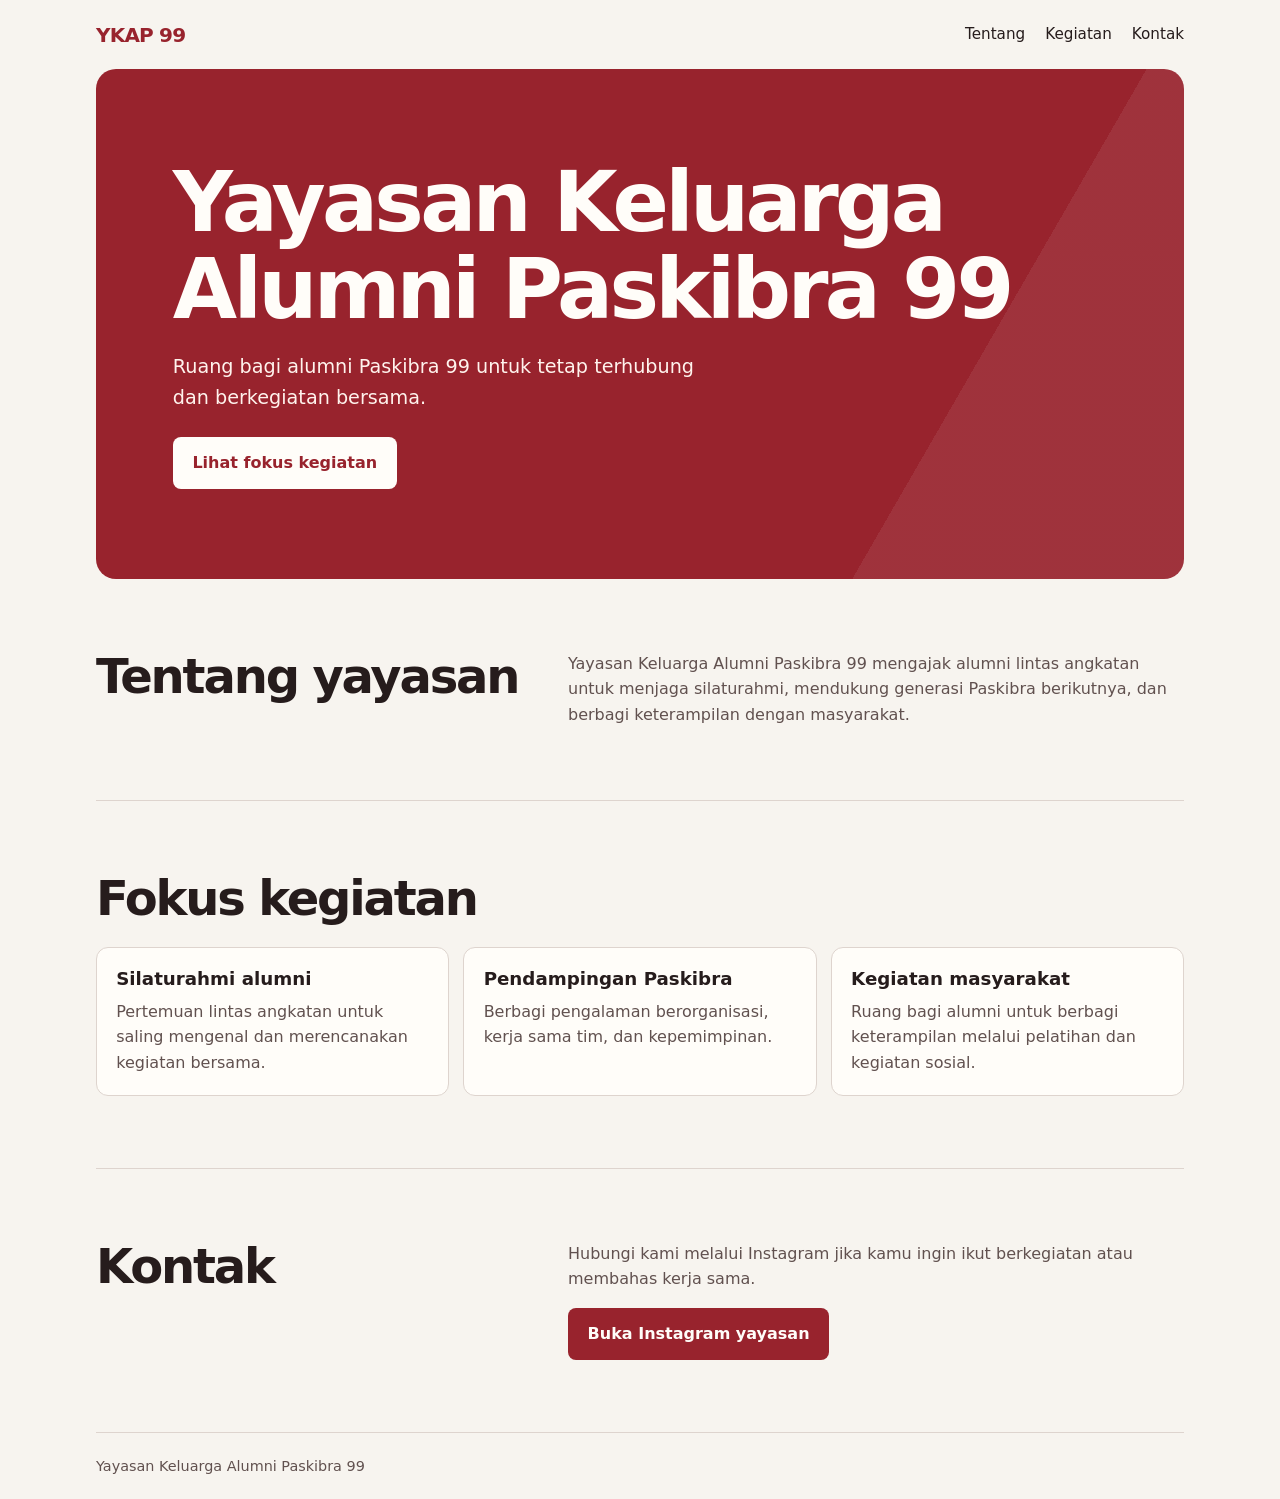
==== index.html @ a18475f3 "Add files via upload" ====
<!doctype html>
<html lang="id">
<head>
  <meta charset="utf-8">
  <meta name="viewport" content="width=device-width, initial-scale=1">
  <meta name="description" content="Kenali Yayasan Keluarga Alumni Paskibra 99 dan cara terhubung dengan komunitas alumni.">
  <meta name="theme-color" content="#f7f4ef">
  <title>Yayasan Keluarga Alumni Paskibra 99</title>

  <!-- Ubah nilai warna di :root untuk menyesuaikan tampilan dengan identitas yayasan. -->
  <style>
    :root {
      --paper: #f7f4ef;
      --white: #fffdf9;
      --ink: #261c1c;
      --muted: #61514f;
      --red: #98232d;
      --line: #ded4ce;
    }

    * { box-sizing: border-box; }

    body {
      margin: 0;
      background: var(--paper);
      color: var(--ink);
      font-family: Inter, system-ui, sans-serif;
      line-height: 1.6;
    }

    h1, h2, h3, p { margin: 0; }
    a { color: inherit; }
    a:focus-visible { outline: 3px solid currentColor; outline-offset: 4px; }

    .container {
      width: min(100% - 2.5rem, 68rem);
      margin-inline: auto;
    }

    .skip-link {
      position: absolute;
      inset: .75rem auto auto .75rem;
      z-index: 1;
      padding: .5rem 1rem;
      background: var(--white);
      transform: translateY(-200%);
    }

    .skip-link:focus { transform: none; }

    .site-header {
      display: flex;
      align-items: center;
      justify-content: space-between;
      gap: .5rem 1.5rem;
      flex-wrap: wrap;
      padding-block: .9rem;
    }

    .wordmark {
      color: var(--red);
      font-weight: 850;
      font-size: 1.25rem;
      letter-spacing: -.04em;
      text-decoration: none;
    }

    nav { display: flex; flex-wrap: wrap; gap: 0 1.25rem; }
    nav a { padding-block: .5rem; font-size: .95rem; text-decoration: none; }
    nav a:hover { text-decoration: underline; text-underline-offset: .25em; }

    .hero {
      padding: clamp(2.5rem, 7vw, 6rem) clamp(1.25rem, 6vw, 5rem);
      background: var(--red) linear-gradient(120deg, transparent 76%, #ffffff12 76%);
      color: var(--white);
      border-radius: 1.25rem;
    }

    h1, h2 { letter-spacing: -.045em; line-height: 1.05; }
    h1 { max-width: 16ch; font-size: clamp(2.15rem, 6.5vw, 5.25rem); }
    h2 { font-size: clamp(1.9rem, 4vw, 3rem); }
    h3 { font-size: 1.14rem; line-height: 1.3; }

    .hero p {
      max-width: 45ch;
      margin-top: 1.15rem;
      color: #fff3ed;
      font-size: clamp(1rem, 2vw, 1.2rem);
    }

    .button {
      display: inline-block;
      width: fit-content;
      padding: .7rem 1.1rem;
      border: 2px solid transparent;
      border-radius: .5rem;
      background: var(--red);
      color: var(--white);
      font-weight: 700;
      text-decoration: none;
    }

    .button:hover { text-decoration: underline; text-underline-offset: .25em; }
    .button:focus-visible { outline-color: var(--red); }

    .hero .button {
      margin-top: 1.5rem;
      background: var(--white);
      color: var(--red);
    }

    .hero .button:focus-visible { outline-color: var(--white); }

    .section {
      padding-block: clamp(2.5rem, 6vw, 4.5rem);
      border-bottom: 1px solid var(--line);
    }

    .split {
      display: grid;
      grid-template-columns: minmax(0, 1fr) minmax(0, 1.4fr);
      gap: 1.25rem 2rem;
      align-items: start;
    }

    .section p { max-width: 60ch; color: var(--muted); }

    .cards {
      display: grid;
      grid-template-columns: repeat(3, minmax(0, 1fr));
      gap: .9rem;
      margin-top: 1.5rem;
    }

    .card {
      padding: 1.2rem;
      background: var(--white);
      border: 1px solid var(--line);
      border-radius: .75rem;
    }

    .card h3 { margin-bottom: .5rem; }
    .section .button { margin-top: 1rem; }

    .site-footer {
      padding-block: 1.35rem;
      color: var(--muted);
      font-size: .9rem;
    }

    @media (max-width: 42rem) {
      .split, .cards { grid-template-columns: 1fr; }
      .hero { border-radius: .85rem; }
    }
  </style>
</head>
<body id="beranda">
  <a class="skip-link" href="#isi">Ke isi utama</a>
  <header class="container site-header">
    <a class="wordmark" href="#beranda" aria-label="YKAP 99, beranda">YKAP 99</a>
    <nav aria-label="Navigasi utama">
      <a href="#tentang">Tentang</a>
      <a href="#kegiatan">Kegiatan</a>
      <a href="#kontak">Kontak</a>
    </nav>
  </header>

  <main class="container" id="isi" tabindex="-1">
    <section class="hero" aria-labelledby="judul-utama">
      <h1 id="judul-utama">Yayasan Keluarga Alumni Paskibra 99</h1>
      <!-- Coba ubah teks di dalam tag p ini untuk latihan commit dan pull request. -->
      <p>Ruang bagi alumni Paskibra 99 untuk tetap terhubung dan berkegiatan bersama.</p>
      <a class="button" href="#kegiatan">Lihat fokus kegiatan</a>
    </section>

    <section class="section split" id="tentang">
      <h2>Tentang yayasan</h2>
      <p>Yayasan Keluarga Alumni Paskibra 99 mengajak alumni lintas angkatan untuk menjaga silaturahmi, mendukung generasi Paskibra berikutnya, dan berbagi keterampilan dengan masyarakat.</p>
    </section>

    <section class="section" id="kegiatan">
      <h2>Fokus kegiatan</h2>
      <!-- Isi bagian ini dengan program dan agenda yang sudah siap diumumkan. -->
      <div class="cards">
        <article class="card">
          <h3>Silaturahmi alumni</h3>
          <p>Pertemuan lintas angkatan untuk saling mengenal dan merencanakan kegiatan bersama.</p>
        </article>
        <article class="card">
          <h3>Pendampingan Paskibra</h3>
          <p>Berbagi pengalaman berorganisasi, kerja sama tim, dan kepemimpinan.</p>
        </article>
        <article class="card">
          <h3>Kegiatan masyarakat</h3>
          <p>Ruang bagi alumni untuk berbagi keterampilan melalui pelatihan dan kegiatan sosial.</p>
        </article>
      </div>
    </section>

    <section class="section split" id="kontak">
      <h2>Kontak</h2>
      <div>
        <p>Hubungi kami melalui Instagram jika kamu ingin ikut berkegiatan atau membahas kerja sama.</p>
        <a class="button" href="https://www.instagram.com/yayasan.alumnipaskibra99/">Buka Instagram yayasan</a>
      </div>
    </section>
  </main>

  <footer class="container site-footer">
    <p>Yayasan Keluarga Alumni Paskibra 99</p>
  </footer>
</body>
</html>
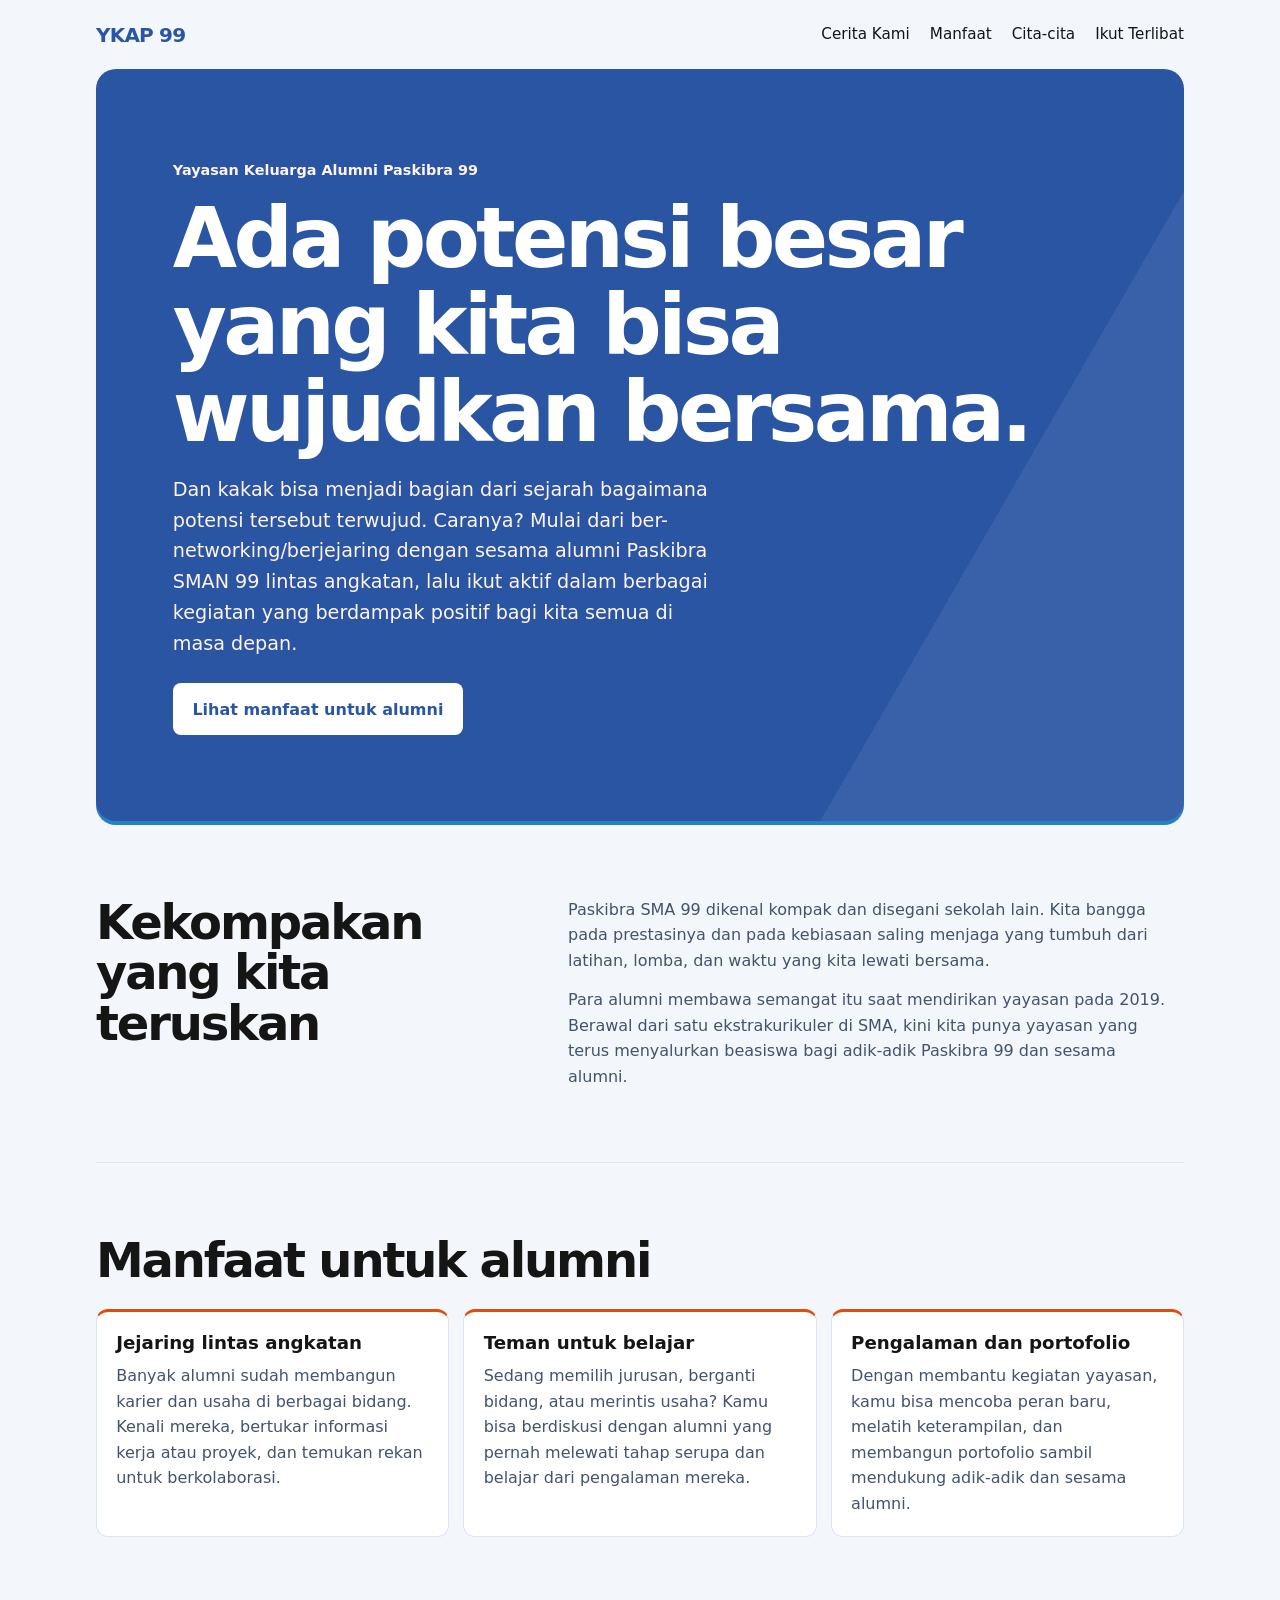
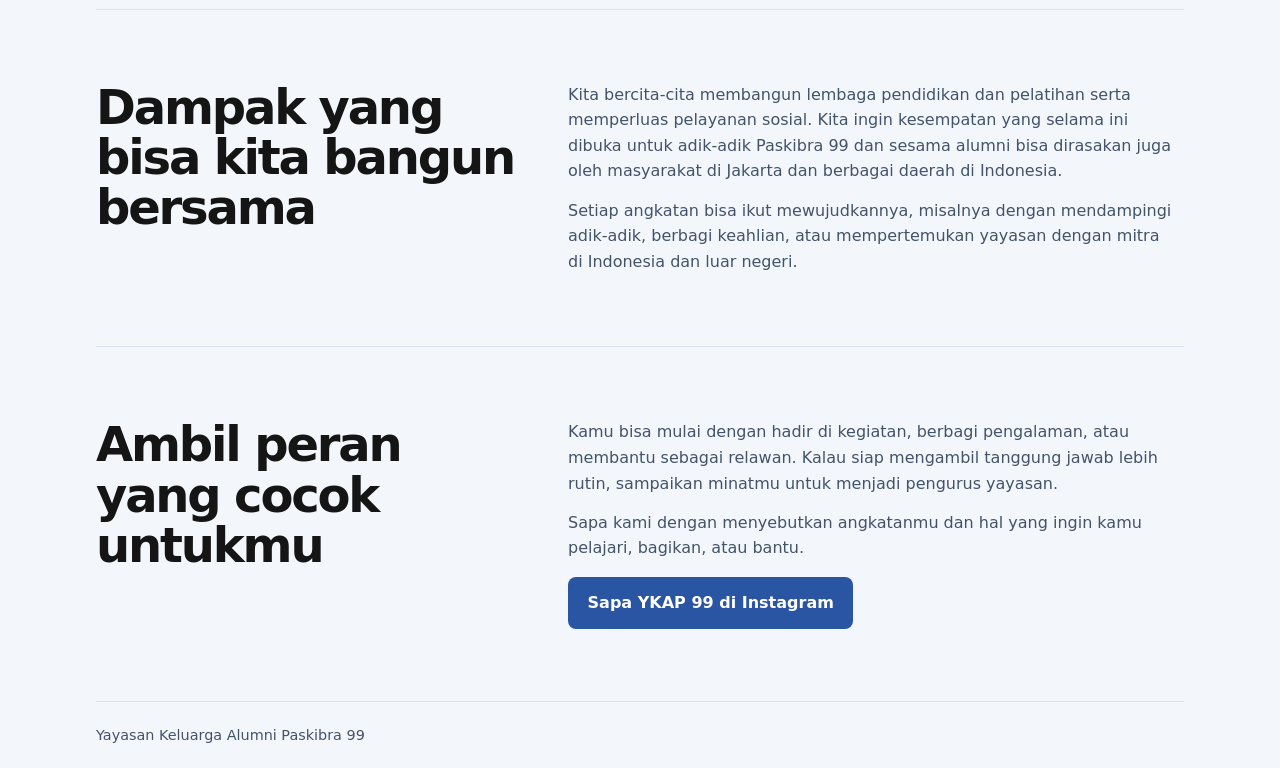
==== commit d7d9582a: "Add files via upload Perbarui deskripsi yayasan" ====
--- a/index.html
+++ b/index.html
@@ -3,20 +3,20 @@
 <head>
   <meta charset="utf-8">
   <meta name="viewport" content="width=device-width, initial-scale=1">
-  <meta name="description" content="Kenali Yayasan Keluarga Alumni Paskibra 99 dan cara terhubung dengan komunitas alumni.">
+  <meta name="description" content="Kenali alumni Paskibra 99 lintas angkatan, bertukar pengalaman karier, dan ikut membuka kesempatan bagi generasi berikutnya bersama YKAP 99.">
   <meta name="theme-color" content="#f7f4ef">
   <title>Yayasan Keluarga Alumni Paskibra 99</title>
 
   <!-- Ubah nilai warna di :root untuk menyesuaikan tampilan dengan identitas yayasan. -->
   <style>
     :root {
-      --paper: #f7f4ef;
-      --white: #fffdf9;
-      --ink: #261c1c;
-      --muted: #61514f;
-      --red: #98232d;
-      --line: #ded4ce;
-    }
+  --paper: #F3F7FC;  /* Latar halaman biru pucat */
+  --white: #FFFFFF;  /* Latar kartu */
+  --ink: #151515;    /* Teks utama */
+  --muted: #42536A;  /* Teks sekunder */
+  --red: #2A55A3;    /* Biru tua dari logo */
+  --line: #D9E5F2;   /* Garis pemisah */
+}
 
     * { box-sizing: border-box; }
 
@@ -86,6 +86,12 @@
       margin-top: 1.15rem;
       color: #fff3ed;
       font-size: clamp(1rem, 2vw, 1.2rem);
+    }
+
+    .hero .hero-name {
+      margin: 0 0 .8rem;
+      font-size: .9rem;
+      font-weight: 700;
     }
 
     .button {
@@ -124,6 +130,7 @@
     }
 
     .section p { max-width: 60ch; color: var(--muted); }
+    .section p + p { margin-top: .85rem; }
 
     .cards {
       display: grid;
@@ -152,6 +159,14 @@
       .split, .cards { grid-template-columns: 1fr; }
       .hero { border-radius: .85rem; }
     }
+
+.hero {
+  box-shadow: inset 0 -4px 0 #2481C6;
+}
+
+.card {
+  border-top: 3px solid #E34B0A;
+}
   </style>
 </head>
 <body id="beranda">
@@ -159,49 +174,61 @@
   <header class="container site-header">
     <a class="wordmark" href="#beranda" aria-label="YKAP 99, beranda">YKAP 99</a>
     <nav aria-label="Navigasi utama">
-      <a href="#tentang">Tentang</a>
-      <a href="#kegiatan">Kegiatan</a>
-      <a href="#kontak">Kontak</a>
+      <a href="#tentang">Cerita Kami</a>
+      <a href="#kegiatan">Manfaat</a>
+      <a href="#cita-cita">Cita-cita</a>
+      <a href="#kontak">Ikut Terlibat</a>
     </nav>
   </header>
 
   <main class="container" id="isi" tabindex="-1">
     <section class="hero" aria-labelledby="judul-utama">
-      <h1 id="judul-utama">Yayasan Keluarga Alumni Paskibra 99</h1>
-      <!-- Coba ubah teks di dalam tag p ini untuk latihan commit dan pull request. -->
-      <p>Ruang bagi alumni Paskibra 99 untuk tetap terhubung dan berkegiatan bersama.</p>
-      <a class="button" href="#kegiatan">Lihat fokus kegiatan</a>
+      <p class="hero-name">Yayasan Keluarga Alumni Paskibra 99</p>
+      <h1 id="judul-utama">Ada potensi besar yang kita bisa wujudkan bersama.</h1>
+      <p>Dan kakak bisa menjadi bagian dari sejarah bagaimana potensi tersebut terwujud. Caranya? Mulai dari ber-networking/berjejaring dengan sesama alumni Paskibra SMAN 99 lintas angkatan, lalu ikut aktif dalam berbagai kegiatan yang berdampak positif bagi kita semua di masa depan.</p>
+      <a class="button" href="#kegiatan">Lihat manfaat untuk alumni</a>
     </section>
 
     <section class="section split" id="tentang">
-      <h2>Tentang yayasan</h2>
-      <p>Yayasan Keluarga Alumni Paskibra 99 mengajak alumni lintas angkatan untuk menjaga silaturahmi, mendukung generasi Paskibra berikutnya, dan berbagi keterampilan dengan masyarakat.</p>
+      <h2>Kekompakan yang kita teruskan</h2>
+      <div>
+        <p>Paskibra SMA 99 dikenal kompak dan disegani sekolah lain. Kita bangga pada prestasinya dan pada kebiasaan saling menjaga yang tumbuh dari latihan, lomba, dan waktu yang kita lewati bersama.</p>
+        <p>Para alumni membawa semangat itu saat mendirikan yayasan pada 2019. Berawal dari satu ekstrakurikuler di SMA, kini kita punya yayasan yang terus menyalurkan beasiswa bagi adik-adik Paskibra 99 dan sesama alumni.</p>
+      </div>
     </section>
 
     <section class="section" id="kegiatan">
-      <h2>Fokus kegiatan</h2>
-      <!-- Isi bagian ini dengan program dan agenda yang sudah siap diumumkan. -->
+      <h2>Manfaat untuk alumni</h2>
       <div class="cards">
         <article class="card">
-          <h3>Silaturahmi alumni</h3>
-          <p>Pertemuan lintas angkatan untuk saling mengenal dan merencanakan kegiatan bersama.</p>
+          <h3>Jejaring lintas angkatan</h3>
+          <p>Banyak alumni sudah membangun karier dan usaha di berbagai bidang. Kenali mereka, bertukar informasi kerja atau proyek, dan temukan rekan untuk berkolaborasi.</p>
         </article>
         <article class="card">
-          <h3>Pendampingan Paskibra</h3>
-          <p>Berbagi pengalaman berorganisasi, kerja sama tim, dan kepemimpinan.</p>
+          <h3>Teman untuk belajar</h3>
+          <p>Sedang memilih jurusan, berganti bidang, atau merintis usaha? Kamu bisa berdiskusi dengan alumni yang pernah melewati tahap serupa dan belajar dari pengalaman mereka.</p>
         </article>
         <article class="card">
-          <h3>Kegiatan masyarakat</h3>
-          <p>Ruang bagi alumni untuk berbagi keterampilan melalui pelatihan dan kegiatan sosial.</p>
+          <h3>Pengalaman dan portofolio</h3>
+          <p>Dengan membantu kegiatan yayasan, kamu bisa mencoba peran baru, melatih keterampilan, dan membangun portofolio sambil mendukung adik-adik dan sesama alumni.</p>
         </article>
       </div>
     </section>
 
+    <section class="section split" id="cita-cita">
+      <h2>Dampak yang bisa kita bangun bersama</h2>
+      <div>
+        <p>Kita bercita-cita membangun lembaga pendidikan dan pelatihan serta memperluas pelayanan sosial. Kita ingin kesempatan yang selama ini dibuka untuk adik-adik Paskibra 99 dan sesama alumni bisa dirasakan juga oleh masyarakat di Jakarta dan berbagai daerah di Indonesia.</p>
+        <p>Setiap angkatan bisa ikut mewujudkannya, misalnya dengan mendampingi adik-adik, berbagi keahlian, atau mempertemukan yayasan dengan mitra di Indonesia dan luar negeri.</p>
+      </div>
+    </section>
+
     <section class="section split" id="kontak">
-      <h2>Kontak</h2>
+      <h2>Ambil peran yang cocok untukmu</h2>
       <div>
-        <p>Hubungi kami melalui Instagram jika kamu ingin ikut berkegiatan atau membahas kerja sama.</p>
-        <a class="button" href="https://www.instagram.com/yayasan.alumnipaskibra99/">Buka Instagram yayasan</a>
+        <p>Kamu bisa mulai dengan hadir di kegiatan, berbagi pengalaman, atau membantu sebagai relawan. Kalau siap mengambil tanggung jawab lebih rutin, sampaikan minatmu untuk menjadi pengurus yayasan.</p>
+        <p>Sapa kami dengan menyebutkan angkatanmu dan hal yang ingin kamu pelajari, bagikan, atau bantu.</p>
+        <a class="button" href="https://www.instagram.com/yayasan.alumnipaskibra99/">Sapa YKAP 99 di Instagram</a>
       </div>
     </section>
   </main>
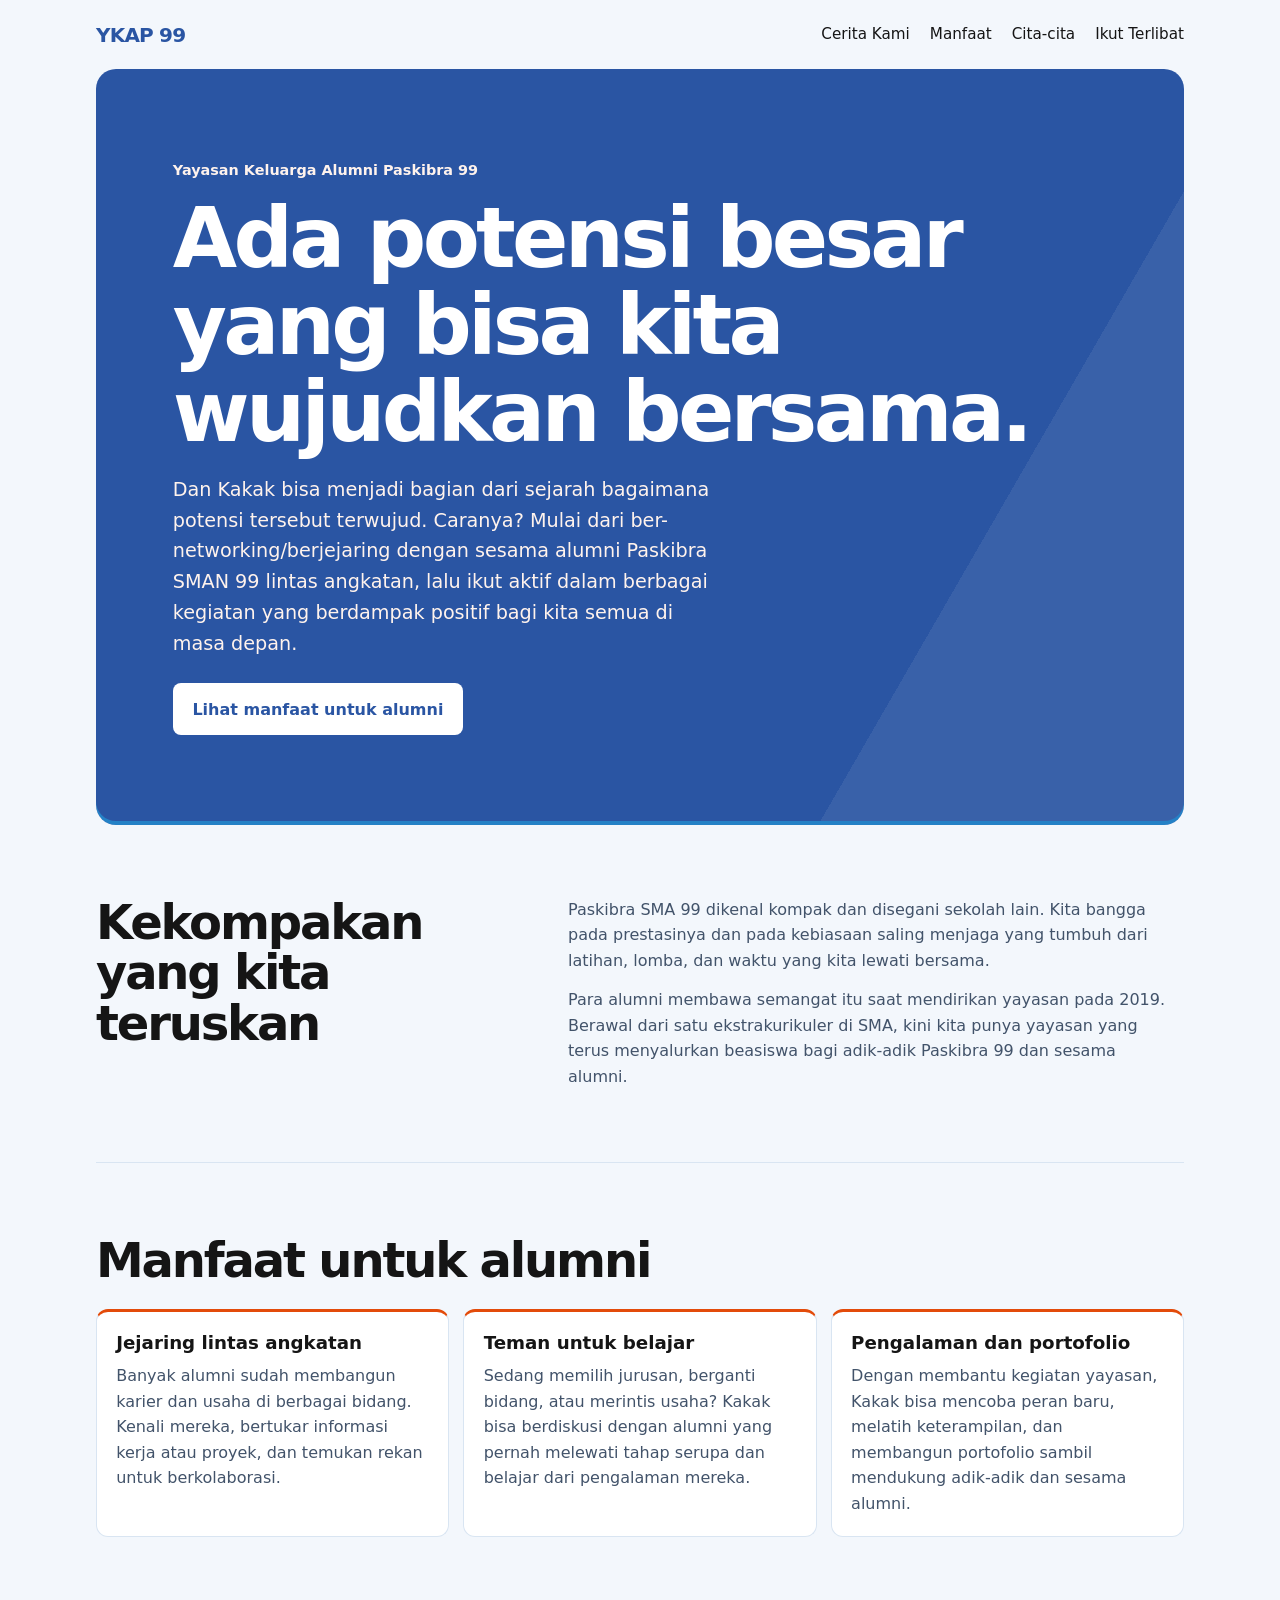
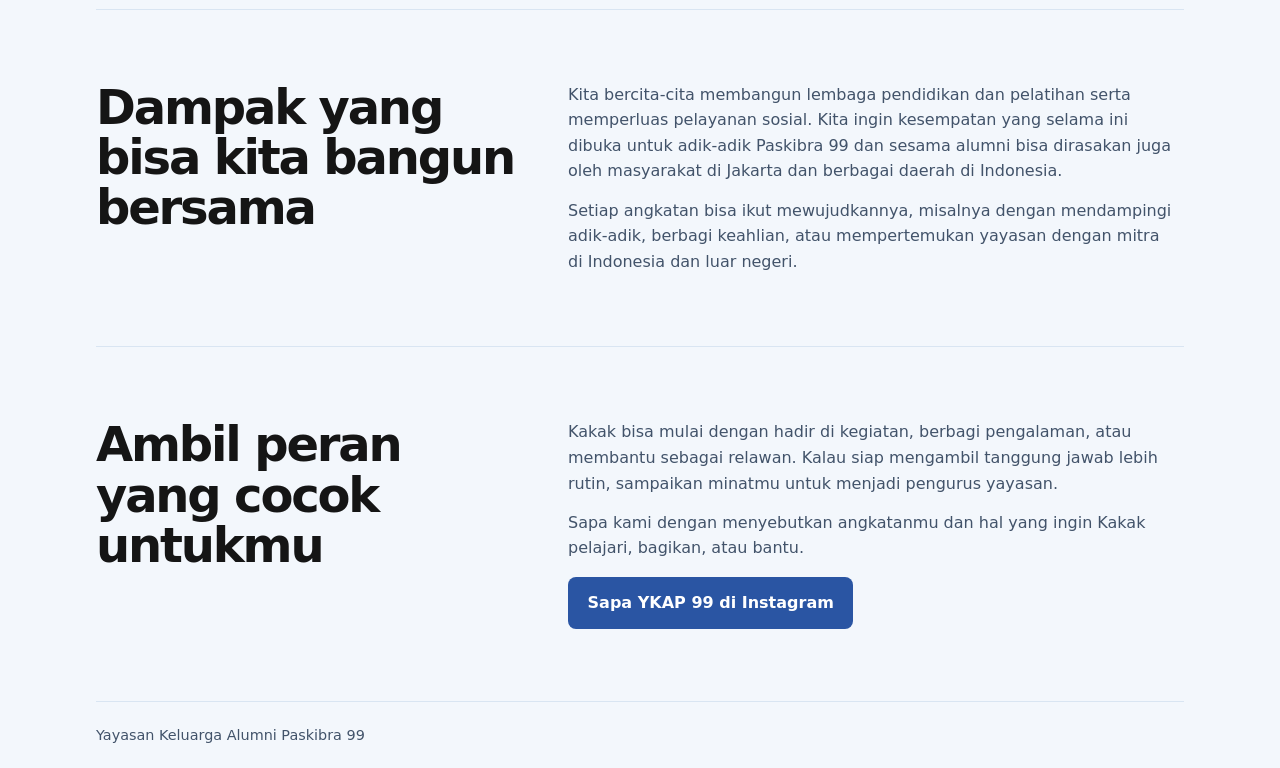
==== commit 2872fec6: "Update text" ====
--- a/index.html
+++ b/index.html
@@ -184,8 +184,8 @@
   <main class="container" id="isi" tabindex="-1">
     <section class="hero" aria-labelledby="judul-utama">
       <p class="hero-name">Yayasan Keluarga Alumni Paskibra 99</p>
-      <h1 id="judul-utama">Ada potensi besar yang kita bisa wujudkan bersama.</h1>
-      <p>Dan kakak bisa menjadi bagian dari sejarah bagaimana potensi tersebut terwujud. Caranya? Mulai dari ber-networking/berjejaring dengan sesama alumni Paskibra SMAN 99 lintas angkatan, lalu ikut aktif dalam berbagai kegiatan yang berdampak positif bagi kita semua di masa depan.</p>
+      <h1 id="judul-utama">Ada potensi besar yang bisa kita wujudkan bersama.</h1>
+      <p>Dan Kakak bisa menjadi bagian dari sejarah bagaimana potensi tersebut terwujud. Caranya? Mulai dari ber-networking/berjejaring dengan sesama alumni Paskibra SMAN 99 lintas angkatan, lalu ikut aktif dalam berbagai kegiatan yang berdampak positif bagi kita semua di masa depan.</p>
       <a class="button" href="#kegiatan">Lihat manfaat untuk alumni</a>
     </section>
 
@@ -206,11 +206,11 @@
         </article>
         <article class="card">
           <h3>Teman untuk belajar</h3>
-          <p>Sedang memilih jurusan, berganti bidang, atau merintis usaha? Kamu bisa berdiskusi dengan alumni yang pernah melewati tahap serupa dan belajar dari pengalaman mereka.</p>
+          <p>Sedang memilih jurusan, berganti bidang, atau merintis usaha? Kakak bisa berdiskusi dengan alumni yang pernah melewati tahap serupa dan belajar dari pengalaman mereka.</p>
         </article>
         <article class="card">
           <h3>Pengalaman dan portofolio</h3>
-          <p>Dengan membantu kegiatan yayasan, kamu bisa mencoba peran baru, melatih keterampilan, dan membangun portofolio sambil mendukung adik-adik dan sesama alumni.</p>
+          <p>Dengan membantu kegiatan yayasan, Kakak bisa mencoba peran baru, melatih keterampilan, dan membangun portofolio sambil mendukung adik-adik dan sesama alumni.</p>
         </article>
       </div>
     </section>
@@ -226,8 +226,8 @@
     <section class="section split" id="kontak">
       <h2>Ambil peran yang cocok untukmu</h2>
       <div>
-        <p>Kamu bisa mulai dengan hadir di kegiatan, berbagi pengalaman, atau membantu sebagai relawan. Kalau siap mengambil tanggung jawab lebih rutin, sampaikan minatmu untuk menjadi pengurus yayasan.</p>
-        <p>Sapa kami dengan menyebutkan angkatanmu dan hal yang ingin kamu pelajari, bagikan, atau bantu.</p>
+        <p>Kakak bisa mulai dengan hadir di kegiatan, berbagi pengalaman, atau membantu sebagai relawan. Kalau siap mengambil tanggung jawab lebih rutin, sampaikan minatmu untuk menjadi pengurus yayasan.</p>
+        <p>Sapa kami dengan menyebutkan angkatanmu dan hal yang ingin Kakak pelajari, bagikan, atau bantu.</p>
         <a class="button" href="https://www.instagram.com/yayasan.alumnipaskibra99/">Sapa YKAP 99 di Instagram</a>
       </div>
     </section>
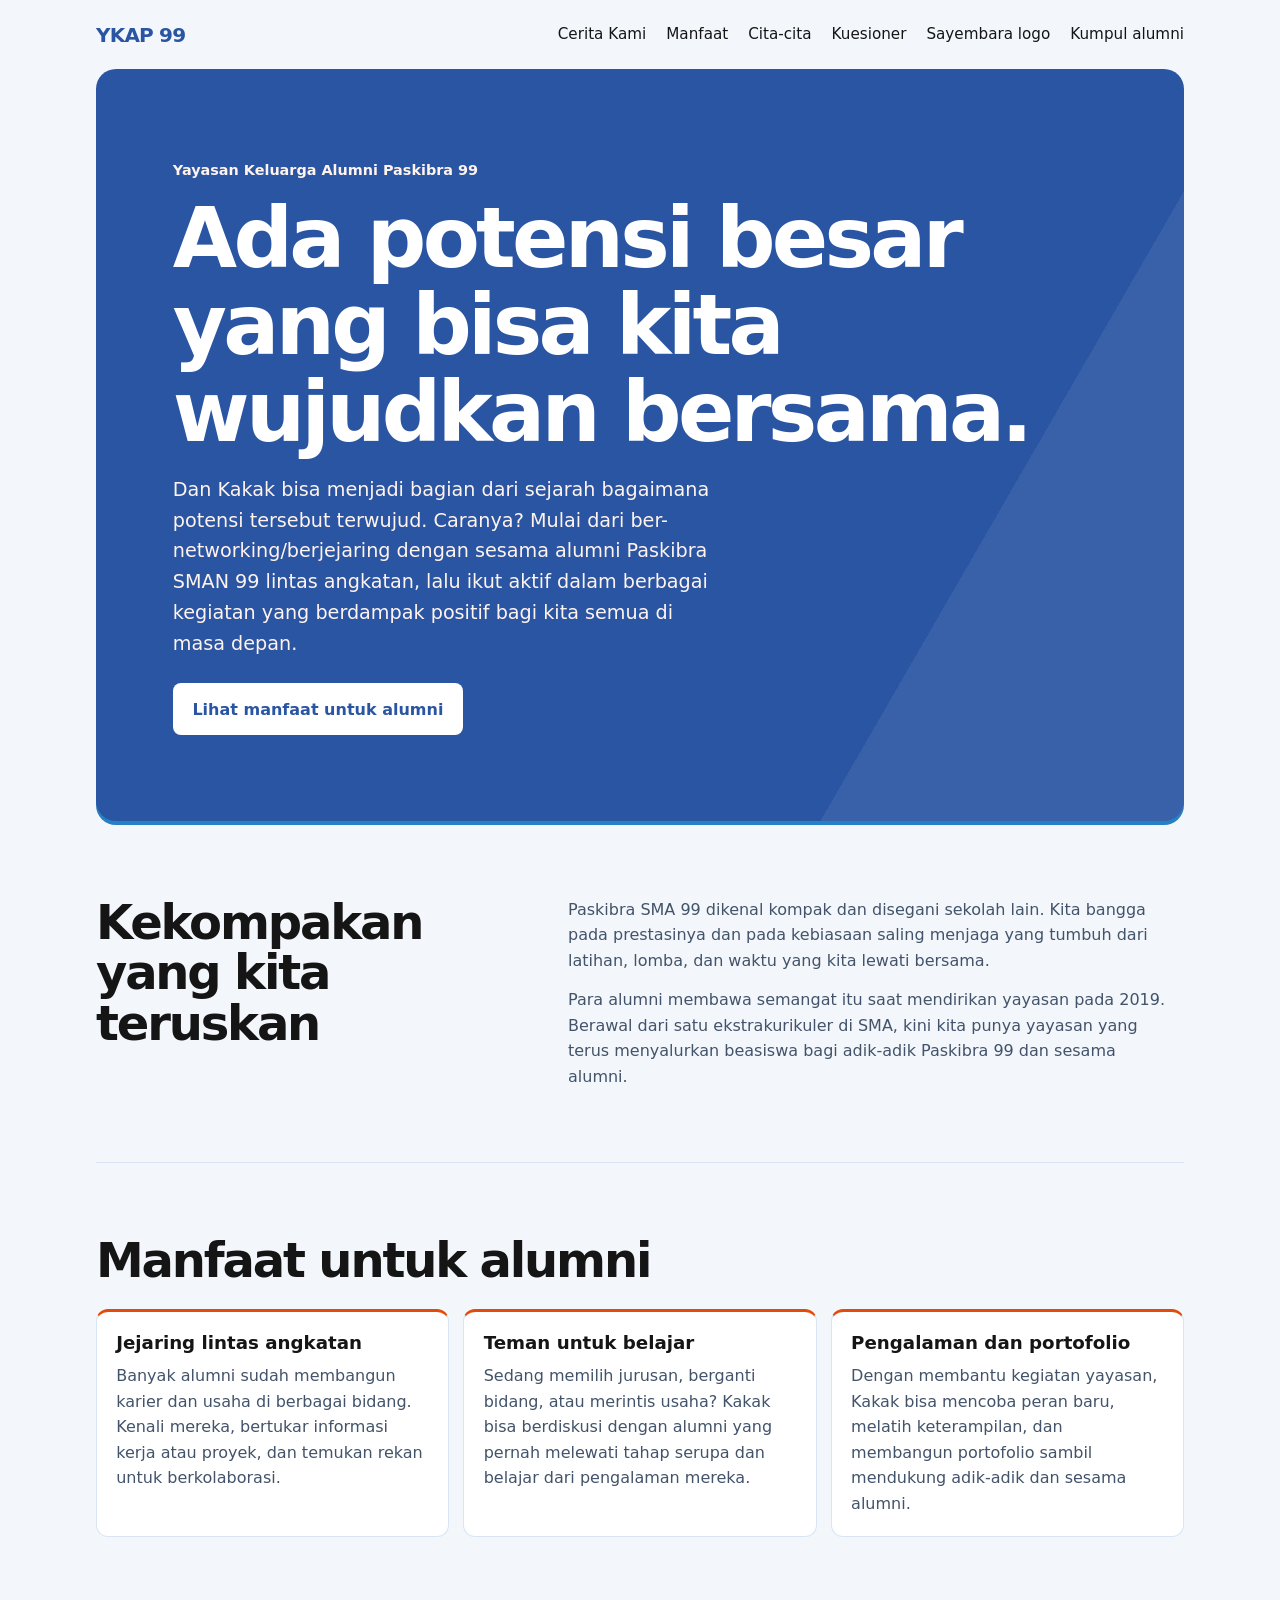
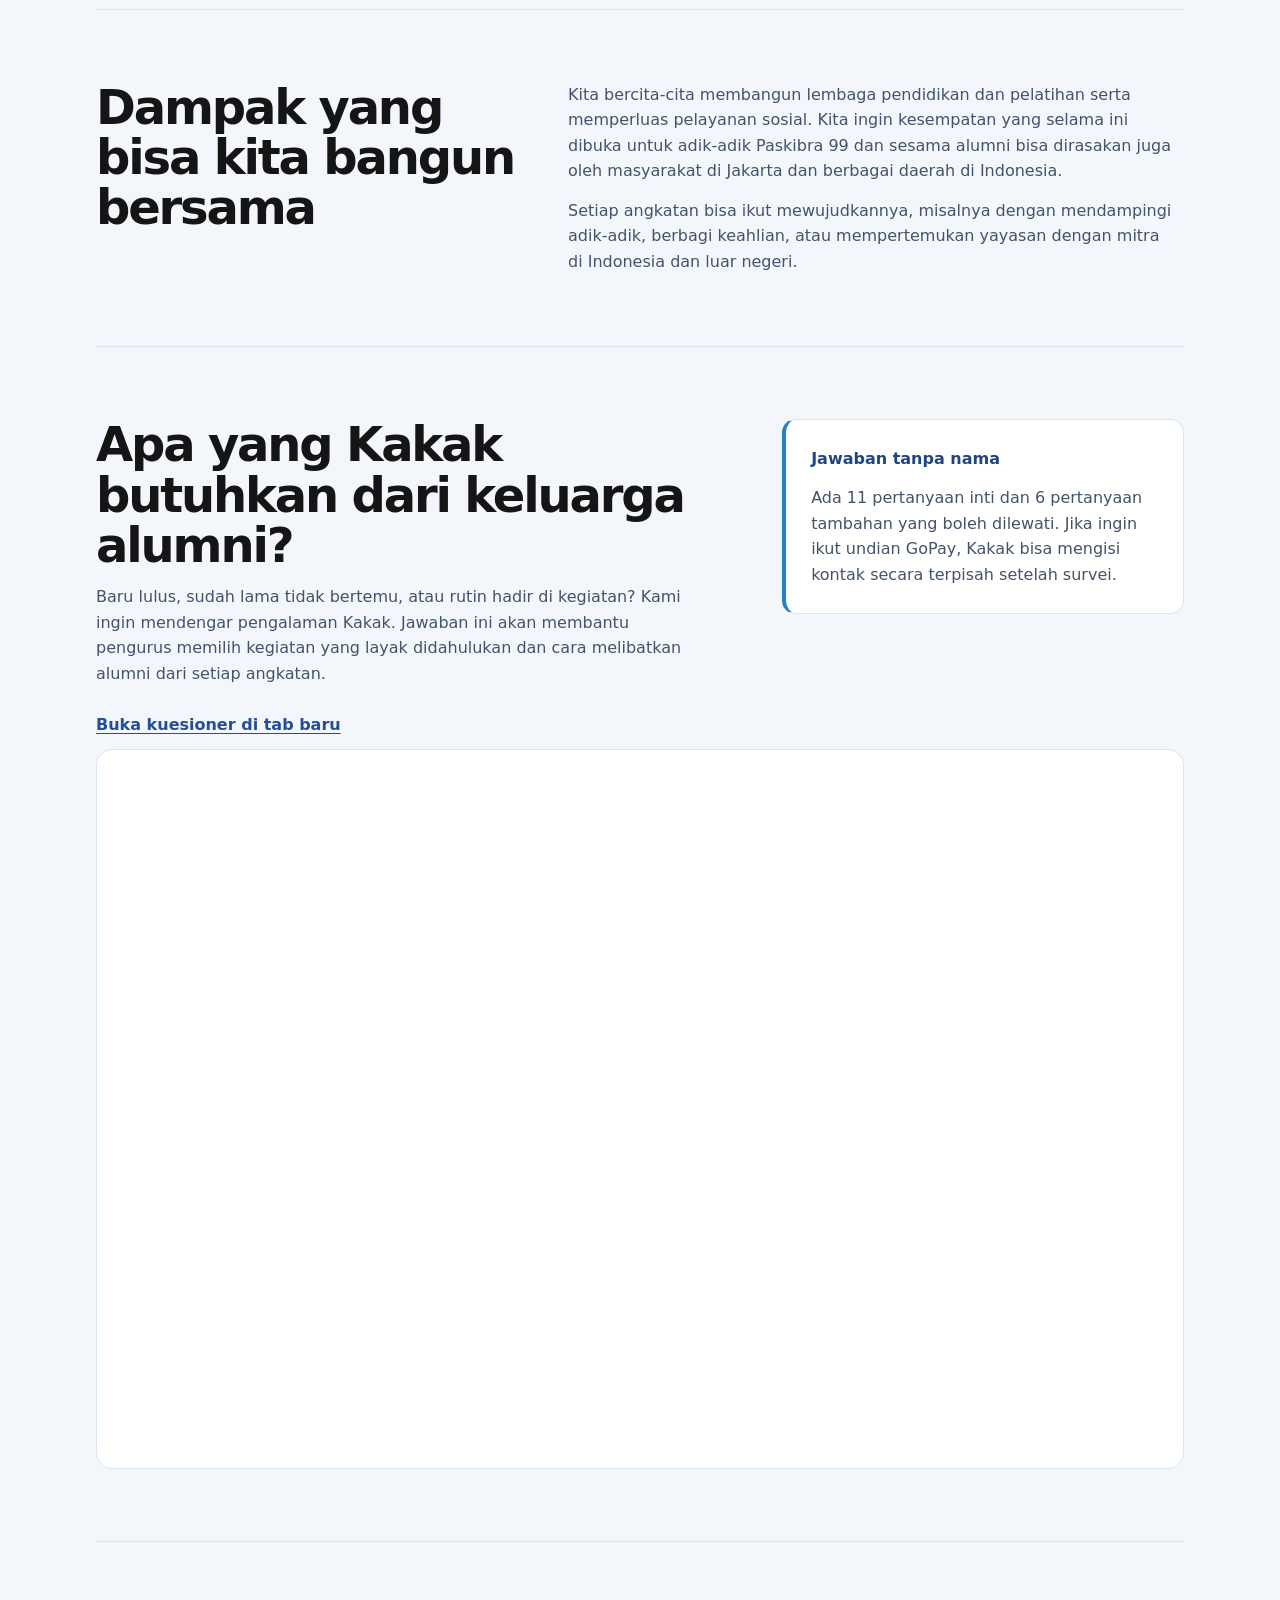
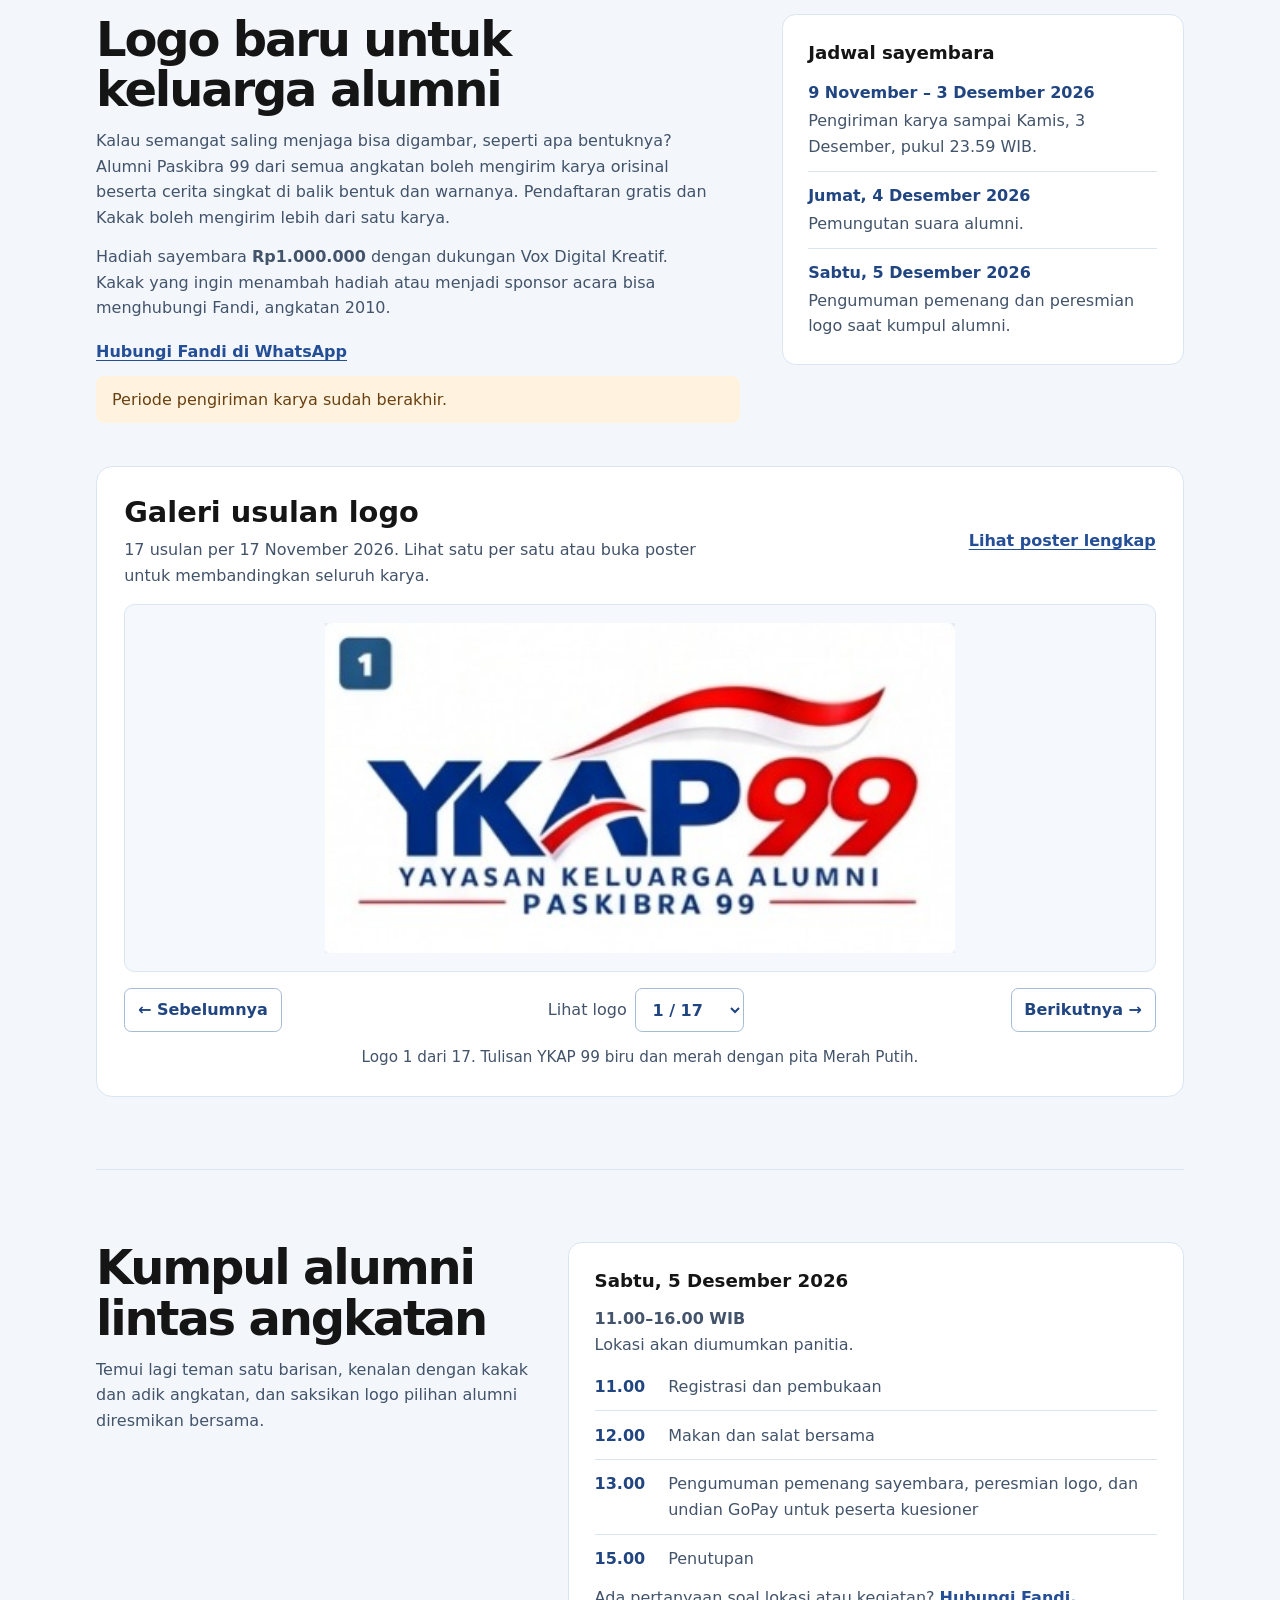
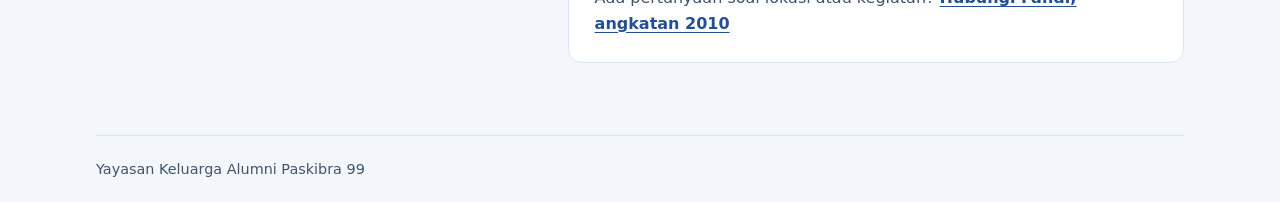
==== commit 24df6ba7: "Add files via upload Pasang kuesioner dan galeri sayembara alumni" ====
--- a/index.html
+++ b/index.html
@@ -167,6 +167,45 @@
 .card {
   border-top: 3px solid #E34B0A;
 }
+    .section h2 + p, .info-sayembara p, .intro-survei p, .undangan p { margin-top: .85rem; }
+    .intro-survei, .info-sayembara { display: grid; grid-template-columns: minmax(0, 1.6fr) minmax(0, 1fr); gap: 1.5rem 2.6rem; align-items: start; }
+    .catatan-survei, .jadwal-lomba, .undangan { border: 1px solid var(--line); border-radius: .85rem; padding: clamp(1rem, 3vw, 1.6rem); background: var(--white); }
+    .catatan-survei { border-left: .3rem solid #2481c6; }
+    .catatan-survei strong, .jadwal-lomba dt, .agenda dt { color: #204580; }
+    .section .akses-survei { margin: 1.6rem 0 .7rem; }
+    .section a:not(.button) { color: #244e96; font-weight: 650; text-underline-offset: .18em; }
+    .section .status-pasang { color: #694011; background: #fff3df; padding: .65rem 1rem; border-radius: .5rem; margin: .7rem 0; max-width: none; }
+    #formulir { display: block; width: 100%; height: 44rem; height: clamp(24rem, 80svh, 48rem); border: 1px solid var(--line); border-radius: 1rem; background: #fff; }
+    .tautan-karya { display: flex; align-items: center; flex-wrap: wrap; gap: .75rem 1.25rem; margin-top: 1.15rem; }
+    .tautan-karya .button { margin: 0; }
+    .jadwal-lomba dl, .agenda { margin: 1rem 0 0; }
+    .jadwal-lomba dl > div + div, .agenda div + div { border-top: 1px solid var(--line); margin-top: .7rem; padding-top: .7rem; }
+    .jadwal-lomba dt, .agenda dt { font-weight: 750; }
+    .jadwal-lomba dd, .agenda dd { margin: .15rem 0 0; color: var(--muted); }
+    .agenda > div { display: grid; grid-template-columns: 4.1rem 1fr; gap: .5rem; }
+    .agenda dd { margin: 0; }
+    .galeri { margin-top: 2rem; border: 1px solid var(--line); background: var(--white); padding: clamp(.9rem, 3vw, 1.7rem); border-radius: 1rem; }
+    .kepala-galeri, .kontrol-galeri { display: flex; gap: .75rem 1rem; align-items: center; justify-content: space-between; flex-wrap: wrap; }
+    .kepala-galeri h3 { font-size: clamp(1.35rem, 2.8vw, 1.8rem); }
+    .kepala-galeri p { margin-top: .35rem; }
+    .panggung { display: flex; justify-content: center; align-items: center; height: clamp(13rem, 45vw, 23rem); margin: 1rem 0; background: #f5f8fc; border: 1px solid var(--line); border-radius: .65rem; overflow: hidden; touch-action: pan-y pinch-zoom; }
+    .cuplikan { position: relative; overflow: hidden; width: min(94%, var(--lebar)); aspect-ratio: var(--rasio); }
+    .cuplikan img { position: absolute; max-width: none; height: auto; user-select: none; }
+    #logo-asli { width: 94%; height: 91%; object-fit: contain; }
+    .panggung:focus-visible, .kendali:focus-visible, #pilih-logo:focus-visible { outline: 3px solid #2464a5; outline-offset: 2px; }
+    .kendali, #pilih-logo { border: 1px solid #a5bad4; border-radius: .45rem; background: #fff; color: #204580; font: inherit; font-weight: 650; min-height: 2.75rem; padding: .4rem .8rem; cursor: pointer; }
+    .kendali:hover { background: #ebf2fc; }
+    .pilih-logo { display: flex; gap: .5rem; align-items: center; color: var(--muted); }
+    .section .keterangan-logo { max-width: none; margin-top: .8rem; text-align: center; font-size: .95rem; }
+    [hidden] { display: none !important; }
+    @media (max-width: 43rem) {
+      .intro-survei, .info-sayembara { grid-template-columns: 1fr; }
+      .kontrol-galeri { flex-wrap: nowrap; gap: .4rem; }
+      .kendali { padding-inline: .65rem; }
+      .kendali span { display: none; }
+      nav { column-gap: .85rem; }
+    }
+    @media (max-width: 23rem) { .container { width: calc(100% - 1.5rem); } }
   </style>
 </head>
 <body id="beranda">
@@ -177,7 +216,9 @@
       <a href="#tentang">Cerita Kami</a>
       <a href="#kegiatan">Manfaat</a>
       <a href="#cita-cita">Cita-cita</a>
-      <a href="#kontak">Ikut Terlibat</a>
+      <a href="#kuesioner">Kuesioner</a>
+      <a href="#sayembara">Sayembara logo</a>
+      <a href="#kumpul">Kumpul alumni</a>
     </nav>
   </header>
 
@@ -223,12 +264,82 @@
       </div>
     </section>
 
-    <section class="section split" id="kontak">
-      <h2>Ambil peran yang cocok untukmu</h2>
+    <section class="section" id="kuesioner" aria-labelledby="judul-survei">
+      <span id="kontak" aria-hidden="true"></span>
+      <div class="intro-survei">
+        <div>
+          <h2 id="judul-survei">Apa yang Kakak butuhkan dari keluarga alumni?</h2>
+          <p>Baru lulus, sudah lama tidak bertemu, atau rutin hadir di kegiatan? Kami ingin mendengar pengalaman Kakak. Jawaban ini akan membantu pengurus memilih kegiatan yang layak didahulukan dan cara melibatkan alumni dari setiap angkatan.</p>
+        </div>
+        <aside class="catatan-survei">
+          <strong>Jawaban tanpa nama</strong>
+          <p>Ada 11 pertanyaan inti dan 6 pertanyaan tambahan yang boleh dilewati. Jika ingin ikut undian GoPay, Kakak bisa mengisi kontak secara terpisah setelah survei.</p>
+        </aside>
+      </div>
+      <p class="akses-survei"><a id="tab-survei" href="Kuesioner.html" target="_blank" rel="noopener">Buka kuesioner di tab baru</a></p>
+      <p id="status-pasang" class="status-pasang" hidden></p>
+      <iframe id="formulir" src="about:blank" title="Isi kuesioner alumni Paskibra 99" loading="lazy" referrerpolicy="strict-origin-when-cross-origin"></iframe>
+      <noscript><p>Aktifkan JavaScript untuk mengisi kuesioner atau melihat galeri per karya.</p></noscript>
+    </section>
+
+    <section class="section" id="sayembara" aria-labelledby="judul-sayembara">
+      <div class="info-sayembara">
+        <div>
+          <h2 id="judul-sayembara">Logo baru untuk keluarga alumni</h2>
+          <p>Kalau semangat saling menjaga bisa digambar, seperti apa bentuknya? Alumni Paskibra 99 dari semua angkatan boleh mengirim karya orisinal beserta cerita singkat di balik bentuk dan warnanya. Pendaftaran gratis dan Kakak boleh mengirim lebih dari satu karya.</p>
+          <p>Hadiah sayembara <strong>Rp1.000.000</strong> dengan dukungan Vox Digital Kreatif. Kakak yang ingin menambah hadiah atau menjadi sponsor acara bisa menghubungi Fandi, angkatan 2010.</p>
+          <div class="tautan-karya" id="kirim-karya">
+            <a class="button" href="mailto:yayasan.alumni.paskibra.sma99@gmail.com?subject=Usulan%20logo%20YKAP%2099">Kirim karya lewat email</a>
+            <a href="https://wa.me/6281380414541" target="_blank" rel="noopener">Hubungi Fandi di WhatsApp</a>
+          </div>
+          <p id="status-karya" class="status-pasang" hidden>Periode pengiriman karya sudah berakhir.</p>
+        </div>
+        <div class="jadwal-lomba">
+          <h3>Jadwal sayembara</h3>
+          <dl>
+            <div><dt>9 November – 3 Desember 2026</dt><dd>Pengiriman karya sampai Kamis, 3 Desember, pukul 23.59 WIB.</dd></div>
+            <div><dt>Jumat, 4 Desember 2026</dt><dd>Pemungutan suara alumni.</dd></div>
+            <div><dt>Sabtu, 5 Desember 2026</dt><dd>Pengumuman pemenang dan peresmian logo saat kumpul alumni.</dd></div>
+          </dl>
+        </div>
+      </div>
+      <div class="galeri" id="galeri" aria-labelledby="judul-galeri">
+        <div class="kepala-galeri">
+          <div><h3 id="judul-galeri">Galeri usulan logo</h3><p>17 usulan per 17 November 2026. Lihat satu per satu atau buka poster untuk membandingkan seluruh karya.</p></div>
+          <a href="poster-sayembara.jpg" target="_blank" rel="noopener">Lihat poster lengkap</a>
+        </div>
+        <div id="penampil" class="penampil" hidden>
+          <div class="panggung" id="panggung" tabindex="0" aria-label="Galeri logo. Gunakan tombol panah kiri atau kanan untuk berpindah.">
+            <div class="cuplikan" id="cuplikan" role="img" aria-label="Usulan logo nomor 1">
+              <img id="lembar-poster" src="poster-sayembara.jpg" width="1364" height="2048" alt="" draggable="false">
+            </div>
+            <img id="logo-asli" alt="" hidden draggable="false">
+          </div>
+          <div class="kontrol-galeri">
+            <button class="kendali" id="sebelum" type="button" aria-label="Logo sebelumnya">← <span>Sebelumnya</span></button>
+            <label for="pilih-logo" class="pilih-logo">Lihat logo <select id="pilih-logo"></select></label>
+            <button class="kendali" id="sesudah" type="button" aria-label="Logo berikutnya"><span>Berikutnya</span> →</button>
+          </div>
+          <p id="keterangan-logo" class="keterangan-logo" aria-live="polite" aria-atomic="true"></p>
+        </div>
+      </div>
+    </section>
+
+    <section class="section split" id="kumpul" aria-labelledby="judul-kumpul">
       <div>
-        <p>Kakak bisa mulai dengan hadir di kegiatan, berbagi pengalaman, atau membantu sebagai relawan. Kalau siap mengambil tanggung jawab lebih rutin, sampaikan minatmu untuk menjadi pengurus yayasan.</p>
-        <p>Sapa kami dengan menyebutkan angkatanmu dan hal yang ingin Kakak pelajari, bagikan, atau bantu.</p>
-        <a class="button" href="https://www.instagram.com/yayasan.alumnipaskibra99/">Sapa YKAP 99 di Instagram</a>
+        <h2 id="judul-kumpul">Kumpul alumni lintas angkatan</h2>
+        <p>Temui lagi teman satu barisan, kenalan dengan kakak dan adik angkatan, dan saksikan logo pilihan alumni diresmikan bersama.</p>
+      </div>
+      <div class="undangan">
+        <h3>Sabtu, 5 Desember 2026</h3>
+        <p><strong>11.00–16.00 WIB</strong><br>Lokasi akan diumumkan panitia.</p>
+        <dl class="agenda">
+          <div><dt>11.00</dt><dd>Registrasi dan pembukaan</dd></div>
+          <div><dt>12.00</dt><dd>Makan dan salat bersama</dd></div>
+          <div><dt>13.00</dt><dd>Pengumuman pemenang sayembara, peresmian logo, dan undian GoPay untuk peserta kuesioner</dd></div>
+          <div><dt>15.00</dt><dd>Penutupan</dd></div>
+        </dl>
+        <p>Ada pertanyaan soal lokasi atau kegiatan? <a href="https://wa.me/6281380414541" target="_blank" rel="noopener">Hubungi Fandi, angkatan 2010</a></p>
       </div>
     </section>
   </main>
@@ -236,5 +347,108 @@
   <footer class="container site-footer">
     <p>Yayasan Keluarga Alumni Paskibra 99</p>
   </footer>
+  <script>
+    // Tempel URL Web app publik dari Google Apps Script di antara tanda kutip.
+    const URL_KUESIONER = "https://script.google.com/macros/s/AKfycbwiRt_eaKrs2MAo6Pvnmhi-432KDgrj7Nc-SGXd-HO-XKONS_EGXS2fBBOLqLAIDEk/exec";
+
+    const frame = document.getElementById("formulir");
+    const tautan = document.getElementById("tab-survei");
+    const statusPasang = document.getElementById("status-pasang");
+    const alamat = URL_KUESIONER.trim();
+    const siap = /^https:\/\/script\.google\.com\/(?:macros\/s|a\/macros\/[a-z0-9.-]+\/s|a\/[a-z0-9.-]+\/macros\/s)\/[a-zA-Z0-9_-]+\/exec$/.test(alamat);
+    frame.src = siap ? alamat : "Kuesioner.html";
+    tautan.href = frame.getAttribute("src");
+    if (alamat && !siap) {
+      statusPasang.textContent = "Alamat kuesioner perlu diperbarui oleh panitia. Untuk sementara, pertanyaan dapat dilihat dalam pratinjau.";
+      statusPasang.hidden = false;
+    }
+
+    // Ukuran poster asli dalam piksel. Kotak berisi [x, y, lebar, tinggi].
+    // Jika tersedia file asli, tambahkan properti file pada entri karya tersebut.
+    const karya = [
+      { kotak: [72, 563, 392, 205], deskripsi: "Tulisan YKAP 99 biru dan merah dengan pita Merah Putih." },
+      { kotak: [487, 563, 391, 205], deskripsi: "Figur biru, hijau, dan kuning membentuk angka 99." },
+      { kotak: [902, 563, 391, 205], deskripsi: "Dua variasi lambang bersayap dengan figur berwarna biru." },
+      { kotak: [72, 792, 392, 205], deskripsi: "Dua variasi sayap merah dan figur biru dalam bentuk melingkar." },
+      { kotak: [487, 792, 391, 205], deskripsi: "Angka 99 emas dengan lengkung biru dan pita Merah Putih." },
+      { kotak: [902, 792, 391, 205], deskripsi: "Susunan kotak merah di sisi tulisan Paskibra Sembilan Sembilan." },
+      { kotak: [72, 1020, 392, 206], deskripsi: "Angka 99 emas di bawah dua sayap berwarna merah dan putih." },
+      { kotak: [487, 1020, 391, 206], deskripsi: "Dua versi lingkaran figur berwarna, salah satunya memuat tulisan YKAP 99." },
+      { kotak: [902, 1020, 391, 206], deskripsi: "Figur warna-warni di samping tulisan YKAP 99 berwarna hitam." },
+      { kotak: [72, 1249, 195, 202], deskripsi: "Lambang lingkaran hitam putih dengan burung bersayap di tengah." },
+      { kotak: [290, 1249, 196, 202], deskripsi: "Lambang hitam putih dengan burung di dalam dua lingkaran bertulisan." },
+      { kotak: [509, 1249, 196, 202], deskripsi: "Lingkaran hitam putih dengan tulisan KAPASS di tengah." },
+      { kotak: [727, 1249, 196, 202], deskripsi: "Burung bersayap dalam stempel bulat dengan tulisan di sekelilingnya." },
+      { kotak: [945, 1249, 348, 202], deskripsi: "Rangkaian huruf dan angka 99 berwarna biru, merah, dan jingga." },
+      { kotak: [419, 1473, 274, 232], deskripsi: "Emblem bundar biru dan emas dengan pita Merah Putih serta angka 99." },
+      { kotak: [718, 1473, 276, 232], deskripsi: "Perisai biru dan emas dengan bintang dan figur yang mengangkat tangan." },
+      { kotak: [1017, 1473, 276, 232], deskripsi: "Monogram YKAP biru dengan angka 99 pada lingkaran jingga." }
+    ];
+    const penampil = document.getElementById("penampil");
+    const panggung = document.getElementById("panggung");
+    const cuplikan = document.getElementById("cuplikan");
+    const poster = document.getElementById("lembar-poster");
+    const asli = document.getElementById("logo-asli");
+    const pilih = document.getElementById("pilih-logo");
+    const keterangan = document.getElementById("keterangan-logo");
+    let aktif = 0;
+    karya.forEach((item, i) => pilih.add(new Option((i + 1) + " / " + karya.length, String(i))));
+    function tampilkanLogo(index) {
+      aktif = (index + karya.length) % karya.length;
+      const item = karya[aktif];
+      const [x, y, lebar, tinggi] = item.kotak;
+      const label = "Logo " + (aktif + 1) + " dari " + karya.length + ". " + item.deskripsi;
+      cuplikan.setAttribute("aria-label", label);
+      cuplikan.style.setProperty("--rasio", lebar + " / " + tinggi);
+      // Tinggi maksimum mengikuti ruang panggung, termasuk saat layar diputar.
+      cuplikan.style.setProperty("--lebar", (panggung.clientHeight * .9 * lebar / tinggi) + "px");
+      poster.style.width = (1364 / lebar * 100) + "%";
+      poster.style.left = (-x / lebar * 100) + "%";
+      poster.style.top = (-y / tinggi * 100) + "%";
+      asli.hidden = true;
+      cuplikan.hidden = false;
+      if (item.file) {
+        const calon = new Image();
+        calon.onload = () => {
+          if (karya[aktif] !== item) return;
+          asli.src = item.file;
+          asli.alt = label;
+          asli.hidden = false;
+          cuplikan.hidden = true;
+        };
+        calon.src = item.file;
+      }
+      pilih.value = String(aktif);
+      keterangan.textContent = label;
+    }
+    penampil.hidden = false;
+    tampilkanLogo(0);
+    window.addEventListener("resize", () => tampilkanLogo(aktif));
+    document.getElementById("sebelum").onclick = () => tampilkanLogo(aktif - 1);
+    document.getElementById("sesudah").onclick = () => tampilkanLogo(aktif + 1);
+    pilih.onchange = () => tampilkanLogo(Number(pilih.value));
+    panggung.onkeydown = (e) => {
+      if (e.key === "ArrowLeft" || e.key === "ArrowRight") {
+        e.preventDefault();
+        tampilkanLogo(aktif + (e.key === "ArrowLeft" ? -1 : 1));
+      }
+    };
+    let sentuhan;
+    panggung.addEventListener("touchstart", (e) => {
+      sentuhan = e.touches.length === 1 ? [e.touches[0].clientX, e.touches[0].clientY] : null;
+    }, {passive:true});
+    panggung.addEventListener("touchcancel", () => { sentuhan = null; }, {passive:true});
+    panggung.addEventListener("touchend", (e) => {
+      if (!sentuhan || e.touches.length) { sentuhan = null; return; }
+      const dx = e.changedTouches[0].clientX - sentuhan[0];
+      const dy = e.changedTouches[0].clientY - sentuhan[1];
+      sentuhan = null;
+      if (Math.abs(dx) > 48 && Math.abs(dx) > 1.5 * Math.abs(dy)) tampilkanLogo(aktif + (dx < 0 ? 1 : -1));
+    }, {passive:true});
+    if (Date.now() >= Date.parse("2026-12-04T00:00:00+07:00")) {
+      document.querySelector("#kirim-karya a.button").hidden = true;
+      document.getElementById("status-karya").hidden = false;
+    }
+  </script>
 </body>
 </html>
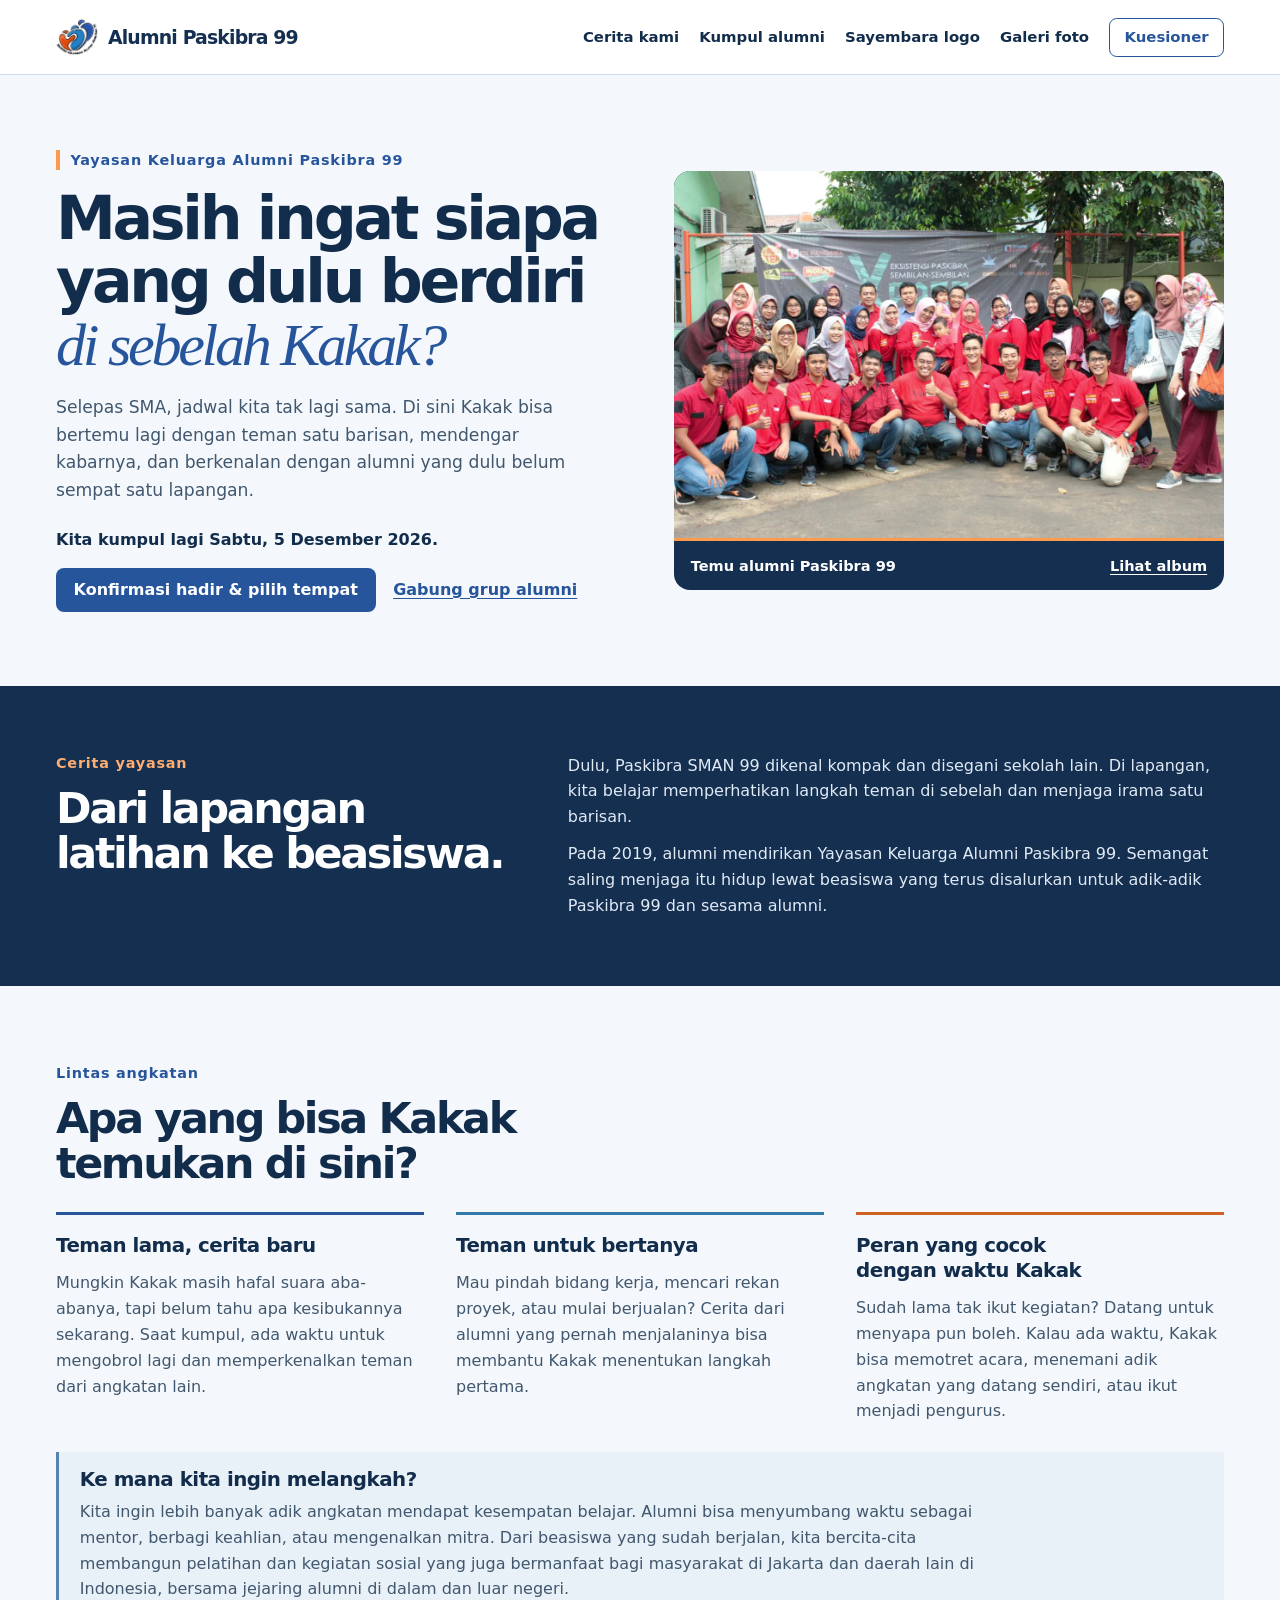
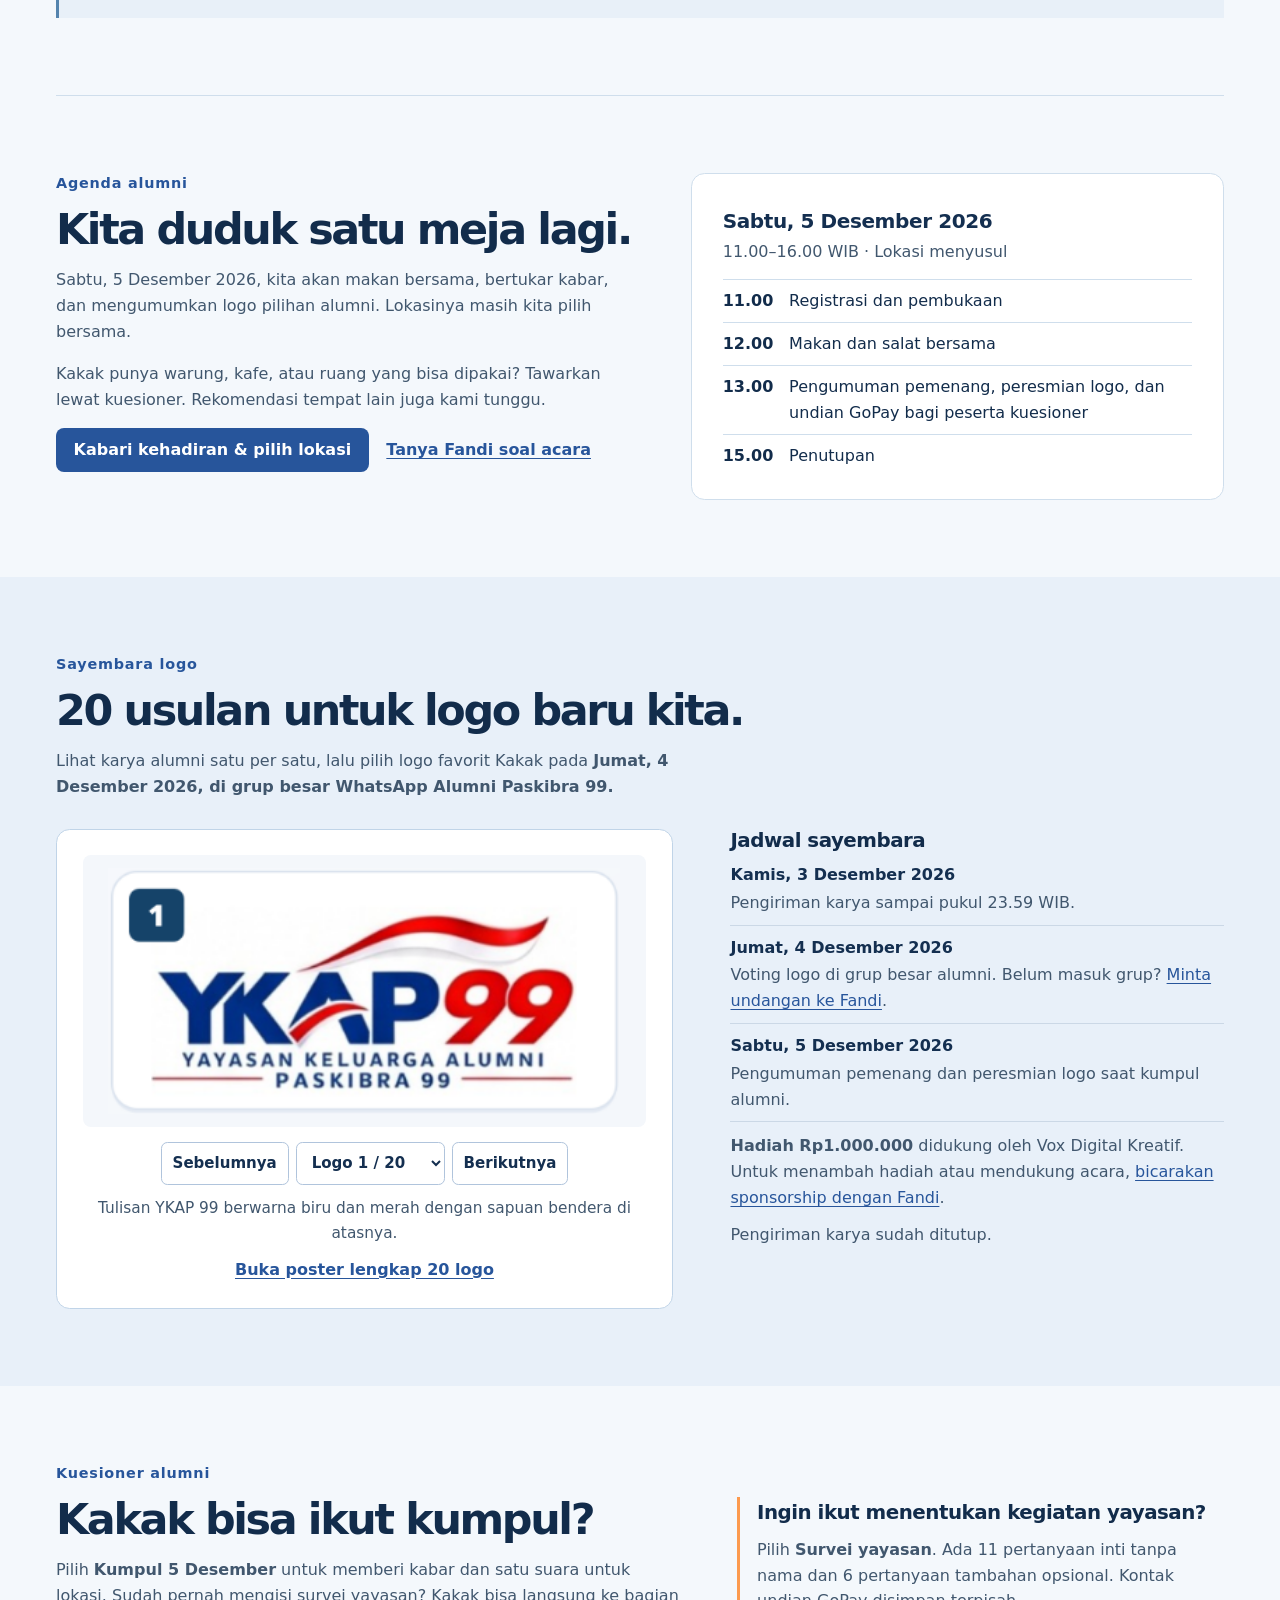
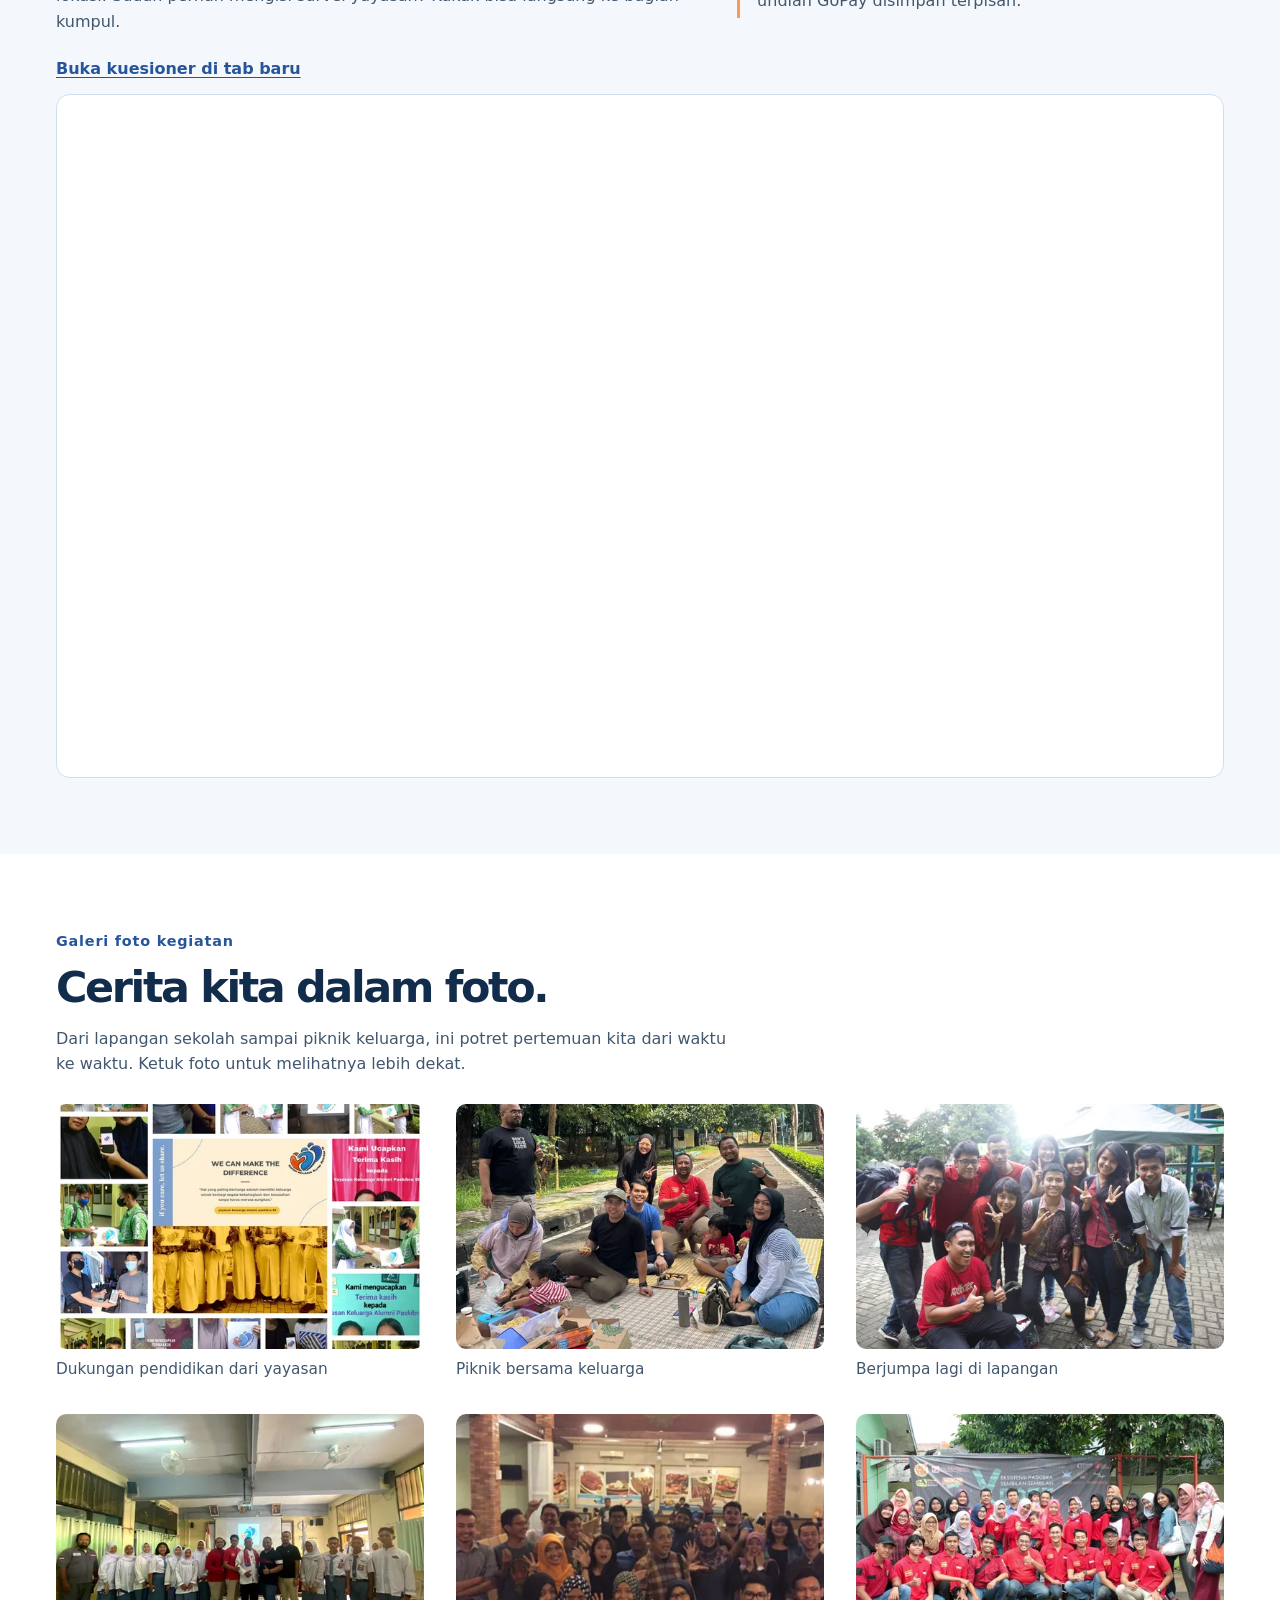
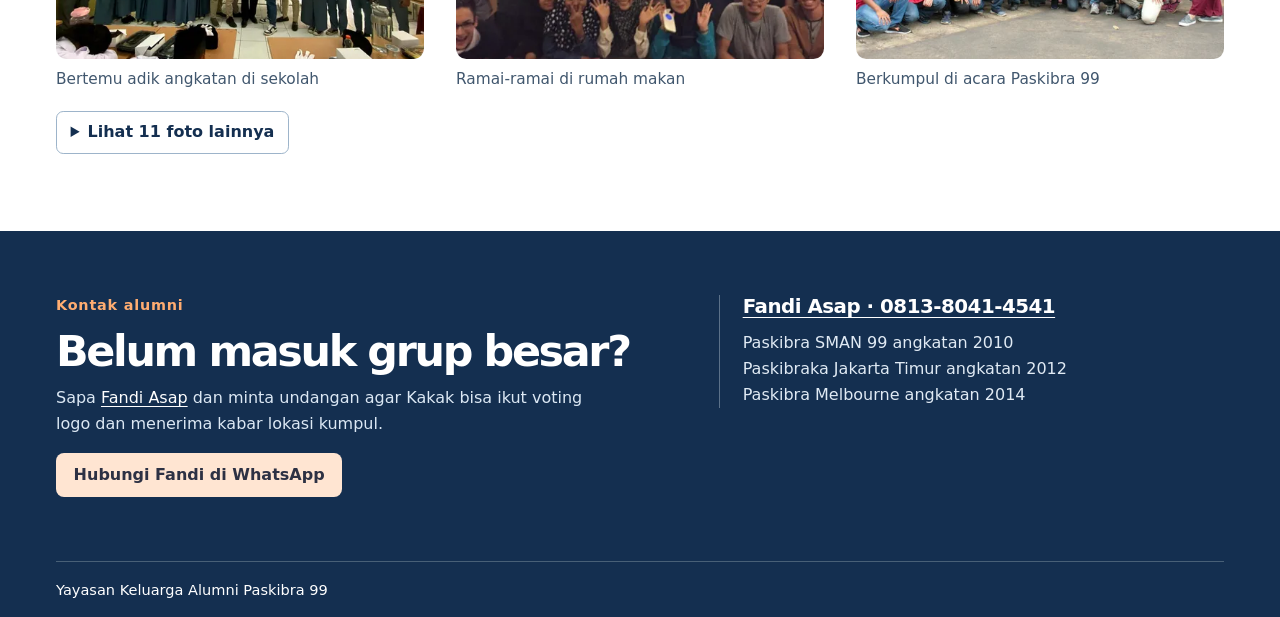
==== commit d3f6f263: "Add files via upload Perbarui beranda, galeri alumni, dan voting lokasi" ====
--- a/index.html
+++ b/index.html
@@ -3,452 +3,187 @@
 <head>
   <meta charset="utf-8">
   <meta name="viewport" content="width=device-width, initial-scale=1">
-  <meta name="description" content="Kenali alumni Paskibra 99 lintas angkatan, bertukar pengalaman karier, dan ikut membuka kesempatan bagi generasi berikutnya bersama YKAP 99.">
-  <meta name="theme-color" content="#f7f4ef">
-  <title>Yayasan Keluarga Alumni Paskibra 99</title>
-
-  <!-- Ubah nilai warna di :root untuk menyesuaikan tampilan dengan identitas yayasan. -->
-  <style>
-    :root {
-  --paper: #F3F7FC;  /* Latar halaman biru pucat */
-  --white: #FFFFFF;  /* Latar kartu */
-  --ink: #151515;    /* Teks utama */
-  --muted: #42536A;  /* Teks sekunder */
-  --red: #2A55A3;    /* Biru tua dari logo */
-  --line: #D9E5F2;   /* Garis pemisah */
-}
-
-    * { box-sizing: border-box; }
-
-    body {
-      margin: 0;
-      background: var(--paper);
-      color: var(--ink);
-      font-family: Inter, system-ui, sans-serif;
-      line-height: 1.6;
-    }
-
-    h1, h2, h3, p { margin: 0; }
-    a { color: inherit; }
-    a:focus-visible { outline: 3px solid currentColor; outline-offset: 4px; }
-
-    .container {
-      width: min(100% - 2.5rem, 68rem);
-      margin-inline: auto;
-    }
-
-    .skip-link {
-      position: absolute;
-      inset: .75rem auto auto .75rem;
-      z-index: 1;
-      padding: .5rem 1rem;
-      background: var(--white);
-      transform: translateY(-200%);
-    }
-
-    .skip-link:focus { transform: none; }
-
-    .site-header {
-      display: flex;
-      align-items: center;
-      justify-content: space-between;
-      gap: .5rem 1.5rem;
-      flex-wrap: wrap;
-      padding-block: .9rem;
-    }
-
-    .wordmark {
-      color: var(--red);
-      font-weight: 850;
-      font-size: 1.25rem;
-      letter-spacing: -.04em;
-      text-decoration: none;
-    }
-
-    nav { display: flex; flex-wrap: wrap; gap: 0 1.25rem; }
-    nav a { padding-block: .5rem; font-size: .95rem; text-decoration: none; }
-    nav a:hover { text-decoration: underline; text-underline-offset: .25em; }
-
-    .hero {
-      padding: clamp(2.5rem, 7vw, 6rem) clamp(1.25rem, 6vw, 5rem);
-      background: var(--red) linear-gradient(120deg, transparent 76%, #ffffff12 76%);
-      color: var(--white);
-      border-radius: 1.25rem;
-    }
-
-    h1, h2 { letter-spacing: -.045em; line-height: 1.05; }
-    h1 { max-width: 16ch; font-size: clamp(2.15rem, 6.5vw, 5.25rem); }
-    h2 { font-size: clamp(1.9rem, 4vw, 3rem); }
-    h3 { font-size: 1.14rem; line-height: 1.3; }
-
-    .hero p {
-      max-width: 45ch;
-      margin-top: 1.15rem;
-      color: #fff3ed;
-      font-size: clamp(1rem, 2vw, 1.2rem);
-    }
-
-    .hero .hero-name {
-      margin: 0 0 .8rem;
-      font-size: .9rem;
-      font-weight: 700;
-    }
-
-    .button {
-      display: inline-block;
-      width: fit-content;
-      padding: .7rem 1.1rem;
-      border: 2px solid transparent;
-      border-radius: .5rem;
-      background: var(--red);
-      color: var(--white);
-      font-weight: 700;
-      text-decoration: none;
-    }
-
-    .button:hover { text-decoration: underline; text-underline-offset: .25em; }
-    .button:focus-visible { outline-color: var(--red); }
-
-    .hero .button {
-      margin-top: 1.5rem;
-      background: var(--white);
-      color: var(--red);
-    }
-
-    .hero .button:focus-visible { outline-color: var(--white); }
-
-    .section {
-      padding-block: clamp(2.5rem, 6vw, 4.5rem);
-      border-bottom: 1px solid var(--line);
-    }
-
-    .split {
-      display: grid;
-      grid-template-columns: minmax(0, 1fr) minmax(0, 1.4fr);
-      gap: 1.25rem 2rem;
-      align-items: start;
-    }
-
-    .section p { max-width: 60ch; color: var(--muted); }
-    .section p + p { margin-top: .85rem; }
-
-    .cards {
-      display: grid;
-      grid-template-columns: repeat(3, minmax(0, 1fr));
-      gap: .9rem;
-      margin-top: 1.5rem;
-    }
-
-    .card {
-      padding: 1.2rem;
-      background: var(--white);
-      border: 1px solid var(--line);
-      border-radius: .75rem;
-    }
-
-    .card h3 { margin-bottom: .5rem; }
-    .section .button { margin-top: 1rem; }
-
-    .site-footer {
-      padding-block: 1.35rem;
-      color: var(--muted);
-      font-size: .9rem;
-    }
-
-    @media (max-width: 42rem) {
-      .split, .cards { grid-template-columns: 1fr; }
-      .hero { border-radius: .85rem; }
-    }
-
-.hero {
-  box-shadow: inset 0 -4px 0 #2481C6;
-}
-
-.card {
-  border-top: 3px solid #E34B0A;
-}
-    .section h2 + p, .info-sayembara p, .intro-survei p, .undangan p { margin-top: .85rem; }
-    .intro-survei, .info-sayembara { display: grid; grid-template-columns: minmax(0, 1.6fr) minmax(0, 1fr); gap: 1.5rem 2.6rem; align-items: start; }
-    .catatan-survei, .jadwal-lomba, .undangan { border: 1px solid var(--line); border-radius: .85rem; padding: clamp(1rem, 3vw, 1.6rem); background: var(--white); }
-    .catatan-survei { border-left: .3rem solid #2481c6; }
-    .catatan-survei strong, .jadwal-lomba dt, .agenda dt { color: #204580; }
-    .section .akses-survei { margin: 1.6rem 0 .7rem; }
-    .section a:not(.button) { color: #244e96; font-weight: 650; text-underline-offset: .18em; }
-    .section .status-pasang { color: #694011; background: #fff3df; padding: .65rem 1rem; border-radius: .5rem; margin: .7rem 0; max-width: none; }
-    #formulir { display: block; width: 100%; height: 44rem; height: clamp(24rem, 80svh, 48rem); border: 1px solid var(--line); border-radius: 1rem; background: #fff; }
-    .tautan-karya { display: flex; align-items: center; flex-wrap: wrap; gap: .75rem 1.25rem; margin-top: 1.15rem; }
-    .tautan-karya .button { margin: 0; }
-    .jadwal-lomba dl, .agenda { margin: 1rem 0 0; }
-    .jadwal-lomba dl > div + div, .agenda div + div { border-top: 1px solid var(--line); margin-top: .7rem; padding-top: .7rem; }
-    .jadwal-lomba dt, .agenda dt { font-weight: 750; }
-    .jadwal-lomba dd, .agenda dd { margin: .15rem 0 0; color: var(--muted); }
-    .agenda > div { display: grid; grid-template-columns: 4.1rem 1fr; gap: .5rem; }
-    .agenda dd { margin: 0; }
-    .galeri { margin-top: 2rem; border: 1px solid var(--line); background: var(--white); padding: clamp(.9rem, 3vw, 1.7rem); border-radius: 1rem; }
-    .kepala-galeri, .kontrol-galeri { display: flex; gap: .75rem 1rem; align-items: center; justify-content: space-between; flex-wrap: wrap; }
-    .kepala-galeri h3 { font-size: clamp(1.35rem, 2.8vw, 1.8rem); }
-    .kepala-galeri p { margin-top: .35rem; }
-    .panggung { display: flex; justify-content: center; align-items: center; height: clamp(13rem, 45vw, 23rem); margin: 1rem 0; background: #f5f8fc; border: 1px solid var(--line); border-radius: .65rem; overflow: hidden; touch-action: pan-y pinch-zoom; }
-    .cuplikan { position: relative; overflow: hidden; width: min(94%, var(--lebar)); aspect-ratio: var(--rasio); }
-    .cuplikan img { position: absolute; max-width: none; height: auto; user-select: none; }
-    #logo-asli { width: 94%; height: 91%; object-fit: contain; }
-    .panggung:focus-visible, .kendali:focus-visible, #pilih-logo:focus-visible { outline: 3px solid #2464a5; outline-offset: 2px; }
-    .kendali, #pilih-logo { border: 1px solid #a5bad4; border-radius: .45rem; background: #fff; color: #204580; font: inherit; font-weight: 650; min-height: 2.75rem; padding: .4rem .8rem; cursor: pointer; }
-    .kendali:hover { background: #ebf2fc; }
-    .pilih-logo { display: flex; gap: .5rem; align-items: center; color: var(--muted); }
-    .section .keterangan-logo { max-width: none; margin-top: .8rem; text-align: center; font-size: .95rem; }
-    [hidden] { display: none !important; }
-    @media (max-width: 43rem) {
-      .intro-survei, .info-sayembara { grid-template-columns: 1fr; }
-      .kontrol-galeri { flex-wrap: nowrap; gap: .4rem; }
-      .kendali { padding-inline: .65rem; }
-      .kendali span { display: none; }
-      nav { column-gap: .85rem; }
-    }
-    @media (max-width: 23rem) { .container { width: calc(100% - 1.5rem); } }
-  </style>
+  <title>Alumni Paskibra 99 · Yayasan Keluarga Alumni Paskibra 99</title>
+  <meta name="description" content="Temui kembali teman satu barisan di Paskibra SMAN 99. Kenali kegiatan beasiswa yayasan, lihat 20 usulan logo, dan pilih tempat kumpul alumni 5 Desember 2026.">
+  <meta name="theme-color" content="#f4f8fc">
+  <link rel="icon" href="aset/logo-yayasan.webp">
+  <link rel="stylesheet" href="aset/beranda.css">
+  <script src="aset/beranda.js" defer></script>
 </head>
 <body id="beranda">
-  <a class="skip-link" href="#isi">Ke isi utama</a>
-  <header class="container site-header">
-    <a class="wordmark" href="#beranda" aria-label="YKAP 99, beranda">YKAP 99</a>
-    <nav aria-label="Navigasi utama">
-      <a href="#tentang">Cerita Kami</a>
-      <a href="#kegiatan">Manfaat</a>
-      <a href="#cita-cita">Cita-cita</a>
-      <a href="#kuesioner">Kuesioner</a>
-      <a href="#sayembara">Sayembara logo</a>
-      <a href="#kumpul">Kumpul alumni</a>
-    </nav>
+  <a class="lewati" href="#isi">Langsung ke isi</a>
+  <header class="bilah">
+    <div class="bungkus isi-bilah">
+      <a class="merek" href="#beranda" aria-label="Alumni Paskibra 99, beranda"><img src="aset/logo-yayasan.webp" alt="" width="44" height="44">Alumni Paskibra 99</a>
+      <nav class="nav-lebar" aria-label="Navigasi utama"><a href="#tentang">Cerita kami</a>
+        <a href="#kumpul">Kumpul alumni</a>
+        <a href="#sayembara">Sayembara logo</a>
+        <a href="#foto">Galeri foto</a>
+        <a href="#kuesioner">Kuesioner</a></nav>
+      <details class="nav-ringkas"><summary>Menu</summary><nav aria-label="Navigasi utama seluler"><a href="#tentang">Cerita kami</a>
+        <a href="#kumpul">Kumpul alumni</a>
+        <a href="#sayembara">Sayembara logo</a>
+        <a href="#foto">Galeri foto</a>
+        <a href="#kuesioner">Kuesioner</a></nav></details>
+    </div>
   </header>
 
-  <main class="container" id="isi" tabindex="-1">
-    <section class="hero" aria-labelledby="judul-utama">
-      <p class="hero-name">Yayasan Keluarga Alumni Paskibra 99</p>
-      <h1 id="judul-utama">Ada potensi besar yang bisa kita wujudkan bersama.</h1>
-      <p>Dan Kakak bisa menjadi bagian dari sejarah bagaimana potensi tersebut terwujud. Caranya? Mulai dari ber-networking/berjejaring dengan sesama alumni Paskibra SMAN 99 lintas angkatan, lalu ikut aktif dalam berbagai kegiatan yang berdampak positif bagi kita semua di masa depan.</p>
-      <a class="button" href="#kegiatan">Lihat manfaat untuk alumni</a>
+  <main id="isi" tabindex="-1">
+    <section class="hero bungkus" aria-labelledby="judul-utama">
+      <div class="suara">
+        <p class="nama-yayasan">Yayasan Keluarga Alumni Paskibra 99</p>
+        <h1 id="judul-utama">Masih ingat siapa yang dulu berdiri <em>di sebelah Kakak?</em></h1>
+        <p class="pembuka">Selepas SMA, jadwal kita tak lagi sama. Di sini Kakak bisa bertemu lagi dengan teman satu barisan, mendengar kabarnya, dan berkenalan dengan alumni yang dulu belum sempat satu lapangan.</p>
+        <p class="ajakan">Kita kumpul lagi Sabtu, 5 Desember 2026.</p>
+        <div class="aksi"><a class="tombol" href="#kuesioner">Konfirmasi hadir &amp; pilih tempat</a><a class="taut" href="https://wa.me/6281380414541?text=Halo%20Kak%20Fandi%2C%20saya%20ingin%20bergabung%20ke%20grup%20besar%20Alumni%20Paskibra%2099.%0A%0ANama%3A%20%5Bisi%20nama%5D%0ATahun%20angkatan%20Paskibra%20SMAN%2099%3A%20%5Bisi%20tahun%5D%0ATahun%20lulus%20SMAN%2099%3A%20%5Bisi%20tahun%5D%0AProfesi%20saat%20ini%3A%20%5Bisi%20profesi%5D" target="_blank" rel="noopener">Gabung grup alumni</a></div>
+      </div>
+      <figure class="foto-utama">
+        <img src="aset/foto/temu-paskibra.webp" alt="Alumni berkumpul di depan spanduk Eksistensi Paskibra Sembilan-Sembilan, beberapa mengenakan polo merah." width="1280" height="853" fetchpriority="high" decoding="async">
+        <figcaption><span>Temu alumni Paskibra 99</span><a href="#foto">Lihat album</a></figcaption>
+      </figure>
     </section>
 
-    <section class="section split" id="tentang">
-      <h2>Kekompakan yang kita teruskan</h2>
+    <div class="pita-cerita">
+      <section class="bungkus cerita" id="tentang" aria-labelledby="judul-cerita">
+        <div><p class="rubrik">Cerita yayasan</p><h2 id="judul-cerita">Dari lapangan latihan ke beasiswa.</h2></div>
+        <div><p>Dulu, Paskibra SMAN 99 dikenal kompak dan disegani sekolah lain. Di lapangan, kita belajar memperhatikan langkah teman di sebelah dan menjaga irama satu barisan.</p>
+        <p>Pada 2019, alumni mendirikan Yayasan Keluarga Alumni Paskibra 99. Semangat saling menjaga itu hidup lewat beasiswa yang terus disalurkan untuk adik-adik Paskibra 99 dan sesama alumni.</p></div>
+      </section>
+    </div>
+
+    <section class="bungkus bagian" id="kegiatan" aria-labelledby="judul-manfaat">
+      <p class="rubrik">Lintas angkatan</p>
+      <h2 id="judul-manfaat">Apa yang bisa Kakak temukan di sini?</h2>
+      <div class="manfaat">
+        <article><h3>Teman lama, cerita baru</h3><p>Mungkin Kakak masih hafal suara aba-abanya, tapi belum tahu apa kesibukannya sekarang. Saat kumpul, ada waktu untuk mengobrol lagi dan memperkenalkan teman dari angkatan lain.</p></article>
+        <article><h3>Teman untuk bertanya</h3><p>Mau pindah bidang kerja, mencari rekan proyek, atau mulai berjualan? Cerita dari alumni yang pernah menjalaninya bisa membantu Kakak menentukan langkah pertama.</p></article>
+        <article><h3>Peran yang cocok dengan waktu Kakak</h3><p>Sudah lama tak ikut kegiatan? Datang untuk menyapa pun boleh. Kalau ada waktu, Kakak bisa memotret acara, menemani adik angkatan yang datang sendiri, atau ikut menjadi pengurus.</p></article>
+      </div>
+      <aside class="visi" id="cita-cita"><h3>Ke mana kita ingin melangkah?</h3><p>Kita ingin lebih banyak adik angkatan mendapat kesempatan belajar. Alumni bisa menyumbang waktu sebagai mentor, berbagi keahlian, atau mengenalkan mitra. Dari beasiswa yang sudah berjalan, kita bercita-cita membangun pelatihan dan kegiatan sosial yang juga bermanfaat bagi masyarakat di Jakarta dan daerah lain di Indonesia, bersama jejaring alumni di dalam dan luar negeri.</p></aside>
+    </section>
+
+    <section class="bungkus bagian temu" id="kumpul" aria-labelledby="judul-kumpul">
       <div>
-        <p>Paskibra SMA 99 dikenal kompak dan disegani sekolah lain. Kita bangga pada prestasinya dan pada kebiasaan saling menjaga yang tumbuh dari latihan, lomba, dan waktu yang kita lewati bersama.</p>
-        <p>Para alumni membawa semangat itu saat mendirikan yayasan pada 2019. Berawal dari satu ekstrakurikuler di SMA, kini kita punya yayasan yang terus menyalurkan beasiswa bagi adik-adik Paskibra 99 dan sesama alumni.</p>
+        <p class="rubrik">Agenda alumni</p>
+        <h2 id="judul-kumpul">Kita duduk satu meja lagi.</h2>
+        <p class="teks">Sabtu, 5 Desember 2026, kita akan makan bersama, bertukar kabar, dan mengumumkan logo pilihan alumni. Lokasinya masih kita pilih bersama.</p>
+        <p class="teks">Kakak punya warung, kafe, atau ruang yang bisa dipakai? Tawarkan lewat kuesioner. Rekomendasi tempat lain juga kami tunggu.</p>
+        <div class="aksi"><a class="tombol" href="#kuesioner">Kabari kehadiran &amp; pilih lokasi</a><a class="taut" href="https://wa.me/6281380414541?text=Halo%20Kak%20Fandi%2C%20saya%20ingin%20bertanya%20tentang%20kumpul%20alumni%205%20Desember%202026.%0A%0ANama%3A%20%5Bisi%20nama%5D%0ATahun%20angkatan%20Paskibra%20SMAN%2099%3A%20%5Bisi%20tahun%5D%0ATahun%20lulus%20SMAN%2099%3A%20%5Bisi%20tahun%5D%0AProfesi%20saat%20ini%3A%20%5Bisi%20profesi%5D" target="_blank" rel="noopener">Tanya Fandi soal acara</a></div>
+      </div>
+      <div class="agenda">
+        <p class="tanggal"><time datetime="2026-12-05">Sabtu, 5 Desember 2026</time></p>
+        <p>11.00–16.00 WIB · Lokasi menyusul</p>
+        <dl>
+          <div><dt>11.00</dt><dd>Registrasi dan pembukaan</dd></div>
+          <div><dt>12.00</dt><dd>Makan dan salat bersama</dd></div>
+          <div><dt>13.00</dt><dd>Pengumuman pemenang, peresmian logo, dan undian GoPay bagi peserta kuesioner</dd></div>
+          <div><dt>15.00</dt><dd>Penutupan</dd></div>
+        </dl>
       </div>
     </section>
 
-    <section class="section" id="kegiatan">
-      <h2>Manfaat untuk alumni</h2>
-      <div class="cards">
-        <article class="card">
-          <h3>Jejaring lintas angkatan</h3>
-          <p>Banyak alumni sudah membangun karier dan usaha di berbagai bidang. Kenali mereka, bertukar informasi kerja atau proyek, dan temukan rekan untuk berkolaborasi.</p>
-        </article>
-        <article class="card">
-          <h3>Teman untuk belajar</h3>
-          <p>Sedang memilih jurusan, berganti bidang, atau merintis usaha? Kakak bisa berdiskusi dengan alumni yang pernah melewati tahap serupa dan belajar dari pengalaman mereka.</p>
-        </article>
-        <article class="card">
-          <h3>Pengalaman dan portofolio</h3>
-          <p>Dengan membantu kegiatan yayasan, Kakak bisa mencoba peran baru, melatih keterampilan, dan membangun portofolio sambil mendukung adik-adik dan sesama alumni.</p>
-        </article>
-      </div>
-    </section>
-
-    <section class="section split" id="cita-cita">
-      <h2>Dampak yang bisa kita bangun bersama</h2>
-      <div>
-        <p>Kita bercita-cita membangun lembaga pendidikan dan pelatihan serta memperluas pelayanan sosial. Kita ingin kesempatan yang selama ini dibuka untuk adik-adik Paskibra 99 dan sesama alumni bisa dirasakan juga oleh masyarakat di Jakarta dan berbagai daerah di Indonesia.</p>
-        <p>Setiap angkatan bisa ikut mewujudkannya, misalnya dengan mendampingi adik-adik, berbagi keahlian, atau mempertemukan yayasan dengan mitra di Indonesia dan luar negeri.</p>
-      </div>
-    </section>
-
-    <section class="section" id="kuesioner" aria-labelledby="judul-survei">
-      <span id="kontak" aria-hidden="true"></span>
-      <div class="intro-survei">
-        <div>
-          <h2 id="judul-survei">Apa yang Kakak butuhkan dari keluarga alumni?</h2>
-          <p>Baru lulus, sudah lama tidak bertemu, atau rutin hadir di kegiatan? Kami ingin mendengar pengalaman Kakak. Jawaban ini akan membantu pengurus memilih kegiatan yang layak didahulukan dan cara melibatkan alumni dari setiap angkatan.</p>
-        </div>
-        <aside class="catatan-survei">
-          <strong>Jawaban tanpa nama</strong>
-          <p>Ada 11 pertanyaan inti dan 6 pertanyaan tambahan yang boleh dilewati. Jika ingin ikut undian GoPay, Kakak bisa mengisi kontak secara terpisah setelah survei.</p>
-        </aside>
-      </div>
-      <p class="akses-survei"><a id="tab-survei" href="Kuesioner.html" target="_blank" rel="noopener">Buka kuesioner di tab baru</a></p>
-      <p id="status-pasang" class="status-pasang" hidden></p>
-      <iframe id="formulir" src="about:blank" title="Isi kuesioner alumni Paskibra 99" loading="lazy" referrerpolicy="strict-origin-when-cross-origin"></iframe>
-      <noscript><p>Aktifkan JavaScript untuk mengisi kuesioner atau melihat galeri per karya.</p></noscript>
-    </section>
-
-    <section class="section" id="sayembara" aria-labelledby="judul-sayembara">
-      <div class="info-sayembara">
-        <div>
-          <h2 id="judul-sayembara">Logo baru untuk keluarga alumni</h2>
-          <p>Kalau semangat saling menjaga bisa digambar, seperti apa bentuknya? Alumni Paskibra 99 dari semua angkatan boleh mengirim karya orisinal beserta cerita singkat di balik bentuk dan warnanya. Pendaftaran gratis dan Kakak boleh mengirim lebih dari satu karya.</p>
-          <p>Hadiah sayembara <strong>Rp1.000.000</strong> dengan dukungan Vox Digital Kreatif. Kakak yang ingin menambah hadiah atau menjadi sponsor acara bisa menghubungi Fandi, angkatan 2010.</p>
-          <div class="tautan-karya" id="kirim-karya">
-            <a class="button" href="mailto:yayasan.alumni.paskibra.sma99@gmail.com?subject=Usulan%20logo%20YKAP%2099">Kirim karya lewat email</a>
-            <a href="https://wa.me/6281380414541" target="_blank" rel="noopener">Hubungi Fandi di WhatsApp</a>
+    <section class="blok-logo" id="sayembara" aria-labelledby="judul-sayembara">
+      <div class="bungkus bagian">
+        <p class="rubrik">Sayembara logo</p>
+        <h2 id="judul-sayembara">20 usulan untuk logo baru kita.</h2>
+        <p class="teks">Lihat karya alumni satu per satu, lalu pilih logo favorit Kakak pada <strong>Jumat, 4 Desember 2026, di grup besar WhatsApp Alumni Paskibra 99.</strong></p>
+        <div class="dua-logo">
+          <div class="galeri-logo" id="galeri">
+            <div class="panggung" id="panggung" role="region" aria-label="Galeri 20 usulan logo. Gunakan panah kiri atau kanan untuk berpindah." tabindex="0">
+              <img id="karya" src="aset/karya/logo-01.webp" alt="Tulisan YKAP 99 berwarna biru dan merah dengan sapuan bendera di atasnya." width="366" height="176" loading="lazy" draggable="false">
+            </div>
+            <div class="kontrol" id="kontrol-logo" hidden>
+              <button type="button" id="sebelum" aria-label="Logo sebelumnya">Sebelumnya</button>
+              <label><span class="sr">Pilih nomor logo</span><select id="pilih-logo"><option value="1" data-src="aset/karya/logo-01.webp" data-alt="Tulisan YKAP 99 berwarna biru dan merah dengan sapuan bendera di atasnya.">Logo 1 / 20</option>
+              <option value="2" data-src="aset/karya/logo-02.webp" data-alt="Sosok-sosok berwarna biru, hijau, dan kuning yang membentuk lingkaran dengan angka 99.">Logo 2 / 20</option>
+              <option value="3" data-src="aset/karya/logo-03.webp" data-alt="Dua variasi warna lambang bersayap dengan garis-garis melengkung dan dua titik.">Logo 3 / 20</option>
+              <option value="4" data-src="aset/karya/logo-04.webp" data-alt="Dua variasi lambang merah dan biru berbentuk figur serta sayap melengkung.">Logo 4 / 20</option>
+              <option value="5" data-src="aset/karya/logo-05.webp" data-alt="Garis biru berbentuk hati dengan angka 99 emas dan bendera merah putih.">Logo 5 / 20</option>
+              <option value="6" data-src="aset/karya/logo-06.webp" data-alt="Susunan kotak merah di samping tulisan Paskibra Sembilan Sembilan berwarna biru.">Logo 6 / 20</option>
+              <option value="7" data-src="aset/karya/logo-07.webp" data-alt="Lambang simetris merah, putih, dan emas menyerupai sayap dengan angka 99.">Logo 7 / 20</option>
+              <option value="8" data-src="aset/karya/logo-08.webp" data-alt="Dua versi lingkaran hati warna-warni, salah satunya bertuliskan YKAP 99.">Logo 8 / 20</option>
+              <option value="9" data-src="aset/karya/logo-09.webp" data-alt="Figur merah, biru, hijau, dan kuning di samping tulisan YKAP 99.">Logo 9 / 20</option>
+              <option value="10" data-src="aset/karya/logo-10.webp" data-alt="Lambang bundar hitam putih bergambar Garuda dengan lingkaran tulisan di tepi.">Logo 10 / 20</option>
+              <option value="11" data-src="aset/karya/logo-11.webp" data-alt="Lambang Garuda hitam putih dalam bingkai ganda dan tulisan melingkar.">Logo 11 / 20</option>
+              <option value="12" data-src="aset/karya/logo-12.webp" data-alt="Lingkaran hitam putih dengan tulisan KAPASS di tengah dua garis mendatar.">Logo 12 / 20</option>
+              <option value="13" data-src="aset/karya/logo-13.webp" data-alt="Segel hitam putih bergambar Garuda dengan tulisan Yayasan Kapass di atasnya.">Logo 13 / 20</option>
+              <option value="14" data-src="aset/karya/logo-14.webp" data-alt="Susunan huruf berwarna biru dan merah dengan aksen menyerupai nyala dan angka 99.">Logo 14 / 20</option>
+              <option value="15" data-src="aset/karya/logo-15.webp" data-alt="Lambang bundar biru dan emas memuat gambar Garuda, bendera, dan angka 99.">Logo 15 / 20</option>
+              <option value="16" data-src="aset/karya/logo-16.webp" data-alt="Bentuk perisai emas dan biru berisi figur dan pita bertuliskan Paskibra 99.">Logo 16 / 20</option>
+              <option value="17" data-src="aset/karya/logo-17.webp" data-alt="Inisial YK dan AP berwarna biru disusun mengelilingi angka 99 dalam bidang jingga.">Logo 17 / 20</option>
+              <option value="18" data-src="aset/karya/logo-18.webp" data-alt="Lingkaran tulisan Yayasan Keluarga Alumni Paskibra 99 mengelilingi figur biru dan jingga serta bintang.">Logo 18 / 20</option>
+              <option value="19" data-src="aset/karya/logo-19.webp" data-alt="Nyala api jingga di atas susunan garis biru berbentuk kelopak dengan angka 99 dan tulisan YKAP 99.">Logo 19 / 20</option>
+              <option value="20" data-src="aset/karya/logo-20.webp" data-alt="Dua figur biru dan jingga membentuk hati berisi angka 99 dengan bintang emas di atasnya.">Logo 20 / 20</option></select></label>
+              <button type="button" id="sesudah" aria-label="Logo berikutnya">Berikutnya</button>
+            </div>
+            <p class="deskripsi-logo" id="deskripsi-logo" aria-live="polite">Tulisan YKAP 99 berwarna biru dan merah dengan sapuan bendera di atasnya.</p>
+            <a class="taut" href="aset/poster-sayembara-20.webp" target="_blank" rel="noopener">Buka poster lengkap 20 logo</a>
           </div>
-          <p id="status-karya" class="status-pasang" hidden>Periode pengiriman karya sudah berakhir.</p>
-        </div>
-        <div class="jadwal-lomba">
-          <h3>Jadwal sayembara</h3>
-          <dl>
-            <div><dt>9 November – 3 Desember 2026</dt><dd>Pengiriman karya sampai Kamis, 3 Desember, pukul 23.59 WIB.</dd></div>
-            <div><dt>Jumat, 4 Desember 2026</dt><dd>Pemungutan suara alumni.</dd></div>
-            <div><dt>Sabtu, 5 Desember 2026</dt><dd>Pengumuman pemenang dan peresmian logo saat kumpul alumni.</dd></div>
-          </dl>
-        </div>
-      </div>
-      <div class="galeri" id="galeri" aria-labelledby="judul-galeri">
-        <div class="kepala-galeri">
-          <div><h3 id="judul-galeri">Galeri usulan logo</h3><p>17 usulan per 17 November 2026. Lihat satu per satu atau buka poster untuk membandingkan seluruh karya.</p></div>
-          <a href="poster-sayembara.jpg" target="_blank" rel="noopener">Lihat poster lengkap</a>
-        </div>
-        <div id="penampil" class="penampil" hidden>
-          <div class="panggung" id="panggung" tabindex="0" aria-label="Galeri logo. Gunakan tombol panah kiri atau kanan untuk berpindah.">
-            <div class="cuplikan" id="cuplikan" role="img" aria-label="Usulan logo nomor 1">
-              <img id="lembar-poster" src="poster-sayembara.jpg" width="1364" height="2048" alt="" draggable="false">
-            </div>
-            <img id="logo-asli" alt="" hidden draggable="false">
+          <div class="info-logo">
+            <h3>Jadwal sayembara</h3>
+            <dl class="jadwal">
+              <div><dt>Kamis, 3 Desember 2026</dt><dd>Pengiriman karya sampai pukul 23.59 WIB.</dd></div>
+              <div><dt>Jumat, 4 Desember 2026</dt><dd>Voting logo di grup besar alumni. Belum masuk grup? <a href="https://wa.me/6281380414541?text=Halo%20Kak%20Fandi%2C%20saya%20ingin%20bergabung%20ke%20grup%20besar%20Alumni%20Paskibra%2099.%0A%0ANama%3A%20%5Bisi%20nama%5D%0ATahun%20angkatan%20Paskibra%20SMAN%2099%3A%20%5Bisi%20tahun%5D%0ATahun%20lulus%20SMAN%2099%3A%20%5Bisi%20tahun%5D%0AProfesi%20saat%20ini%3A%20%5Bisi%20profesi%5D" target="_blank" rel="noopener">Minta undangan ke Fandi</a>.</dd></div>
+              <div><dt>Sabtu, 5 Desember 2026</dt><dd>Pengumuman pemenang dan peresmian logo saat kumpul alumni.</dd></div>
+            </dl>
+            <p><strong>Hadiah Rp1.000.000</strong> didukung oleh Vox Digital Kreatif. Untuk menambah hadiah atau mendukung acara, <a href="https://wa.me/6281380414541?text=Halo%20Kak%20Fandi%2C%20saya%20ingin%20bertanya%20tentang%20sponsorship%20sayembara%20logo%20atau%20kumpul%20alumni.%0A%0ANama%3A%20%5Bisi%20nama%5D%0ATahun%20angkatan%20Paskibra%20SMAN%2099%3A%20%5Bisi%20tahun%5D%0ATahun%20lulus%20SMAN%2099%3A%20%5Bisi%20tahun%5D%0AProfesi%20saat%20ini%3A%20%5Bisi%20profesi%5D" target="_blank" rel="noopener">bicarakan sponsorship dengan Fandi</a>.</p>
+            <div id="kirim-karya"><p>Terbuka untuk semua angkatan, gratis. Kakak boleh mengirim lebih dari satu karya orisinal beserta cerita di baliknya.</p><div class="aksi"><a class="taut" href="https://wa.me/6281380414541?text=Halo%20Kak%20Fandi%2C%20saya%20ingin%20mengirim%20karya%20untuk%20sayembara%20logo%20YKAP%2099.%0A%0ANama%3A%20%5Bisi%20nama%5D%0ATahun%20angkatan%20Paskibra%20SMAN%2099%3A%20%5Bisi%20tahun%5D%0ATahun%20lulus%20SMAN%2099%3A%20%5Bisi%20tahun%5D%0AProfesi%20saat%20ini%3A%20%5Bisi%20profesi%5D" target="_blank" rel="noopener">Kirim karya ke Fandi</a><a class="taut" href="mailto:yayasan.alumni.paskibra.sma99@gmail.com?subject=Usulan%20logo%20YKAP%2099">Kirim lewat email</a></div></div>
+            <p id="status-karya" hidden>Pengiriman karya sudah ditutup.</p>
           </div>
-          <div class="kontrol-galeri">
-            <button class="kendali" id="sebelum" type="button" aria-label="Logo sebelumnya">← <span>Sebelumnya</span></button>
-            <label for="pilih-logo" class="pilih-logo">Lihat logo <select id="pilih-logo"></select></label>
-            <button class="kendali" id="sesudah" type="button" aria-label="Logo berikutnya"><span>Berikutnya</span> →</button>
-          </div>
-          <p id="keterangan-logo" class="keterangan-logo" aria-live="polite" aria-atomic="true"></p>
         </div>
       </div>
     </section>
 
-    <section class="section split" id="kumpul" aria-labelledby="judul-kumpul">
-      <div>
-        <h2 id="judul-kumpul">Kumpul alumni lintas angkatan</h2>
-        <p>Temui lagi teman satu barisan, kenalan dengan kakak dan adik angkatan, dan saksikan logo pilihan alumni diresmikan bersama.</p>
+    <section class="bungkus bagian" id="kuesioner" aria-labelledby="judul-kuesioner">
+      <span id="kontak"></span>
+      <p class="rubrik">Kuesioner alumni</p>
+      <div class="intro-form">
+        <div><h2 id="judul-kuesioner">Kakak bisa ikut kumpul?</h2>
+        <p class="teks">Pilih <strong>Kumpul 5 Desember</strong> untuk memberi kabar dan satu suara untuk lokasi. Sudah pernah mengisi survei yayasan? Kakak bisa langsung ke bagian kumpul.</p></div>
+        <div class="info-form"><h3>Ingin ikut menentukan kegiatan yayasan?</h3><p>Pilih <strong>Survei yayasan</strong>. Ada 11 pertanyaan inti tanpa nama dan 6 pertanyaan tambahan opsional. Kontak undian GoPay disimpan terpisah.</p></div>
       </div>
-      <div class="undangan">
-        <h3>Sabtu, 5 Desember 2026</h3>
-        <p><strong>11.00–16.00 WIB</strong><br>Lokasi akan diumumkan panitia.</p>
-        <dl class="agenda">
-          <div><dt>11.00</dt><dd>Registrasi dan pembukaan</dd></div>
-          <div><dt>12.00</dt><dd>Makan dan salat bersama</dd></div>
-          <div><dt>13.00</dt><dd>Pengumuman pemenang sayembara, peresmian logo, dan undian GoPay untuk peserta kuesioner</dd></div>
-          <div><dt>15.00</dt><dd>Penutupan</dd></div>
-        </dl>
-        <p>Ada pertanyaan soal lokasi atau kegiatan? <a href="https://wa.me/6281380414541" target="_blank" rel="noopener">Hubungi Fandi, angkatan 2010</a></p>
+      <p class="akses-form"><a id="tab-survei" class="taut" href="https://script.google.com/macros/s/AKfycbwiRt_eaKrs2MAo6Pvnmhi-432KDgrj7Nc-SGXd-HO-XKONS_EGXS2fBBOLqLAIDEk/exec" target="_blank" rel="noopener">Buka kuesioner di tab baru</a></p>
+      <iframe id="formulir" title="Konfirmasi kumpul, voting lokasi, dan survei yayasan" data-url="https://script.google.com/macros/s/AKfycbwiRt_eaKrs2MAo6Pvnmhi-432KDgrj7Nc-SGXd-HO-XKONS_EGXS2fBBOLqLAIDEk/exec" loading="lazy" referrerpolicy="strict-origin-when-cross-origin"></iframe>
+      <noscript><p>Gunakan tautan di atas dan aktifkan JavaScript untuk mengisi kuesioner.</p></noscript>
+    </section>
+
+    <section class="album" id="foto" aria-labelledby="judul-foto">
+      <div class="bungkus bagian">
+        <p class="rubrik">Galeri foto kegiatan</p><h2 id="judul-foto">Cerita kita dalam foto.</h2>
+        <p class="teks">Dari lapangan sekolah sampai piknik keluarga, ini potret pertemuan kita dari waktu ke waktu. Ketuk foto untuk melihatnya lebih dekat.</p>
+        <div class="kisi-foto"><figure class="foto-mini"><a href="aset/foto/dukungan-pendidikan.webp" aria-label="Perbesar foto. Kolase penyerahan bantuan kepada pelajar serta ucapan terima kasih untuk Yayasan Keluarga Alumni Paskibra 99."><img src="aset/kecil/dukungan-pendidikan.webp" alt="Kolase penyerahan bantuan kepada pelajar serta ucapan terima kasih untuk Yayasan Keluarga Alumni Paskibra 99." loading="lazy" decoding="async" width="1440" height="1440"></a><figcaption>Dukungan pendidikan dari yayasan</figcaption></figure>
+          <figure class="foto-mini"><a href="aset/foto/piknik-keluarga.webp" aria-label="Perbesar foto. Alumni dan keluarga duduk di atas tikar sambil menikmati bekal bersama di bawah pepohonan."><img src="aset/kecil/piknik-keluarga.webp" alt="Alumni dan keluarga duduk di atas tikar sambil menikmati bekal bersama di bawah pepohonan." loading="lazy" decoding="async" width="1440" height="1055"></a><figcaption>Piknik bersama keluarga</figcaption></figure>
+          <figure class="foto-mini"><a href="aset/foto/teman-di-lapangan.webp" aria-label="Perbesar foto. Sekelompok alumni berbaju merah dan putih berpose di lapangan dekat tenda acara."><img src="aset/kecil/teman-di-lapangan.webp" alt="Sekelompok alumni berbaju merah dan putih berpose di lapangan dekat tenda acara." loading="lazy" decoding="async" width="1440" height="960"></a><figcaption>Berjumpa lagi di lapangan</figcaption></figure>
+          <figure class="foto-mini"><a href="aset/foto/kembali-ke-kelas.webp" aria-label="Perbesar foto. Pelajar dan alumni berdiri berjajar di ruang kelas, dengan logo yayasan di layar belakang."><img src="aset/kecil/kembali-ke-kelas.webp" alt="Pelajar dan alumni berdiri berjajar di ruang kelas, dengan logo yayasan di layar belakang." loading="lazy" decoding="async" width="1280" height="960"></a><figcaption>Bertemu adik angkatan di sekolah</figcaption></figure>
+          <figure class="foto-mini"><a href="aset/foto/kumpul-di-rumah-makan.webp" aria-label="Perbesar foto. Sekelompok alumni melambaikan tangan ke kamera dari ruang makan."><img src="aset/kecil/kumpul-di-rumah-makan.webp" alt="Sekelompok alumni melambaikan tangan ke kamera dari ruang makan." loading="lazy" decoding="async" width="945" height="949"></a><figcaption>Ramai-ramai di rumah makan</figcaption></figure>
+          <figure class="foto-mini"><a href="aset/foto/temu-paskibra.webp" aria-label="Perbesar foto. Alumni berkumpul di depan spanduk Eksistensi Paskibra Sembilan-Sembilan, beberapa mengenakan polo merah."><img src="aset/kecil/temu-paskibra.webp" alt="Alumni berkumpul di depan spanduk Eksistensi Paskibra Sembilan-Sembilan, beberapa mengenakan polo merah." loading="lazy" decoding="async" width="1280" height="853"></a><figcaption>Berkumpul di acara Paskibra 99</figcaption></figure></div>
+        <details class="album-lanjut" id="foto-lain"><summary><span class="saat-tutup">Lihat 11 foto lainnya</span><span class="saat-buka">Tutup foto lainnya</span></summary><div class="kisi-foto"><figure class="foto-mini"><a href="aset/foto/pertemuan-di-sekolah.webp" aria-label="Perbesar foto. Alumni dan pelajar berseragam berdiri di depan kelas sambil mengangkat kepalan tangan."><img src="aset/kecil/pertemuan-di-sekolah.webp" alt="Alumni dan pelajar berseragam berdiri di depan kelas sambil mengangkat kepalan tangan." loading="lazy" decoding="async" width="1440" height="959"></a><figcaption>Kegiatan bersama pelajar</figcaption></figure>
+          <figure class="foto-mini"><a href="aset/foto/merah-putih.webp" aria-label="Perbesar foto. Sekelompok peserta berbusana merah dan putih berfoto di depan tenda kegiatan."><img src="aset/kecil/merah-putih.webp" alt="Sekelompok peserta berbusana merah dan putih berfoto di depan tenda kegiatan." loading="lazy" decoding="async" width="1440" height="1274"></a><figcaption>Merah putih di tengah keramaian</figcaption></figure>
+          <figure class="foto-mini"><a href="aset/foto/yayasan-di-sekolah.webp" aria-label="Perbesar foto. Enam orang berpose di depan layar yang menampilkan logo yayasan di sebuah kelas."><img src="aset/kecil/yayasan-di-sekolah.webp" alt="Enam orang berpose di depan layar yang menampilkan logo yayasan di sebuah kelas." loading="lazy" decoding="async" width="1280" height="960"></a><figcaption>Kembali ke sekolah bersama yayasan</figcaption></figure>
+          <figure class="foto-mini"><a href="aset/foto/semangkuk-soto.webp" aria-label="Perbesar foto. Empat alumni berswafoto di meja makan kayu dengan mangkuk dan gelas di depannya."><img src="aset/kecil/semangkuk-soto.webp" alt="Empat alumni berswafoto di meja makan kayu dengan mangkuk dan gelas di depannya." loading="lazy" decoding="async" width="1440" height="1080"></a><figcaption>Makan bersama di satu meja</figcaption></figure>
+          <figure class="foto-mini"><a href="aset/foto/jalan-bersama.webp" aria-label="Perbesar foto. Empat alumni berdiri bersama di luar ruangan dengan latar tebing dan pepohonan."><img src="aset/kecil/jalan-bersama.webp" alt="Empat alumni berdiri bersama di luar ruangan dengan latar tebing dan pepohonan." loading="lazy" decoding="async" width="1440" height="810"></a><figcaption>Jalan bersama teman alumni</figcaption></figure>
+          <figure class="foto-mini"><a href="aset/foto/ngopi.webp" aria-label="Perbesar foto. Tiga alumni mengangkat gelas di meja panjang di sisi bangunan hijau."><img src="aset/kecil/ngopi.webp" alt="Tiga alumni mengangkat gelas di meja panjang di sisi bangunan hijau." loading="lazy" decoding="async" width="1280" height="898"></a><figcaption>Mengangkat gelas bersama</figcaption></figure>
+          <figure class="foto-mini"><a href="aset/foto/makan-berdua.webp" aria-label="Perbesar foto. Dua alumni duduk berdampingan di meja restoran, tersenyum ke arah kamera."><img src="aset/kecil/makan-berdua.webp" alt="Dua alumni duduk berdampingan di meja restoran, tersenyum ke arah kamera." loading="lazy" decoding="async" width="1440" height="1080"></a><figcaption>Satu meja, dua teman lama</figcaption></figure>
+          <figure class="foto-mini"><a href="aset/foto/temu-dua-alumni.webp" aria-label="Perbesar foto. Dua alumni berdiri berdampingan dengan ibu jari terangkat di depan dinding bergambar."><img src="aset/kecil/temu-dua-alumni.webp" alt="Dua alumni berdiri berdampingan dengan ibu jari terangkat di depan dinding bergambar." loading="lazy" decoding="async" width="1080" height="1440"></a><figcaption>Bertemu di sela kesibukan</figcaption></figure>
+          <figure class="foto-mini"><a href="aset/foto/lapangan-pose-bersama.webp" aria-label="Perbesar foto. Teman-teman berpose kembali di lapangan, beberapa membungkuk ke depan dan tersenyum."><img src="aset/kecil/lapangan-pose-bersama.webp" alt="Teman-teman berpose kembali di lapangan, beberapa membungkuk ke depan dan tersenyum." loading="lazy" decoding="async" width="1440" height="960"></a><figcaption>Satu lagi pose di lapangan</figcaption></figure>
+          <figure class="foto-mini"><a href="aset/foto/swafoto.webp" aria-label="Perbesar foto. Dua alumni berswafoto di dalam ruangan di samping sebuah laptop."><img src="aset/kecil/swafoto.webp" alt="Dua alumni berswafoto di dalam ruangan di samping sebuah laptop." loading="lazy" decoding="async" width="1440" height="1081"></a><figcaption>Swafoto saat bertemu</figcaption></figure>
+          <figure class="foto-mini"><a href="aset/foto/teman-satu-bangku.webp" aria-label="Perbesar foto. Tiga alumni duduk berdampingan, salah satunya memakai kaus bertuliskan XPASS."><img src="aset/kecil/teman-satu-bangku.webp" alt="Tiga alumni duduk berdampingan, salah satunya memakai kaus bertuliskan XPASS." loading="lazy" decoding="async" width="1440" height="1080"></a><figcaption>Tiga teman dalam satu bingkai</figcaption></figure></div></details>
       </div>
     </section>
   </main>
-
-  <footer class="container site-footer">
-    <p>Yayasan Keluarga Alumni Paskibra 99</p>
+  <footer class="kaki">
+    <div class="bungkus isi-kaki">
+      <div><p class="rubrik">Kontak alumni</p><h2>Belum masuk grup besar?</h2><p>Sapa <a href="https://wa.me/6281380414541?text=Halo%20Kak%20Fandi%2C%20saya%20ingin%20bergabung%20ke%20grup%20besar%20Alumni%20Paskibra%2099.%0A%0ANama%3A%20%5Bisi%20nama%5D%0ATahun%20angkatan%20Paskibra%20SMAN%2099%3A%20%5Bisi%20tahun%5D%0ATahun%20lulus%20SMAN%2099%3A%20%5Bisi%20tahun%5D%0AProfesi%20saat%20ini%3A%20%5Bisi%20profesi%5D" target="_blank" rel="noopener">Fandi Asap</a> dan minta undangan agar Kakak bisa ikut voting logo dan menerima kabar lokasi kumpul.</p>
+      <a class="tombol" href="https://wa.me/6281380414541?text=Halo%20Kak%20Fandi%2C%20saya%20ingin%20bergabung%20ke%20grup%20besar%20Alumni%20Paskibra%2099.%0A%0ANama%3A%20%5Bisi%20nama%5D%0ATahun%20angkatan%20Paskibra%20SMAN%2099%3A%20%5Bisi%20tahun%5D%0ATahun%20lulus%20SMAN%2099%3A%20%5Bisi%20tahun%5D%0AProfesi%20saat%20ini%3A%20%5Bisi%20profesi%5D" target="_blank" rel="noopener">Hubungi Fandi di WhatsApp</a></div>
+      <div class="kontak-kaki"><h3><a href="https://wa.me/6281380414541?text=Halo%20Kak%20Fandi%2C%20saya%20ingin%20bertanya%20tentang%20kegiatan%20Yayasan%20Keluarga%20Alumni%20Paskibra%2099.%0A%0ANama%3A%20%5Bisi%20nama%5D%0ATahun%20angkatan%20Paskibra%20SMAN%2099%3A%20%5Bisi%20tahun%5D%0ATahun%20lulus%20SMAN%2099%3A%20%5Bisi%20tahun%5D%0AProfesi%20saat%20ini%3A%20%5Bisi%20profesi%5D" target="_blank" rel="noopener">Fandi Asap · 0813-8041-4541</a></h3>
+      <ul><li>Paskibra SMAN 99 angkatan 2010</li><li>Paskibraka Jakarta Timur angkatan 2012</li><li>Paskibra Melbourne angkatan 2014</li></ul></div>
+    </div>
+    <div class="bungkus akhir">Yayasan Keluarga Alumni Paskibra 99</div>
   </footer>
-  <script>
-    // Tempel URL Web app publik dari Google Apps Script di antara tanda kutip.
-    const URL_KUESIONER = "https://script.google.com/macros/s/AKfycbwiRt_eaKrs2MAo6Pvnmhi-432KDgrj7Nc-SGXd-HO-XKONS_EGXS2fBBOLqLAIDEk/exec";
-
-    const frame = document.getElementById("formulir");
-    const tautan = document.getElementById("tab-survei");
-    const statusPasang = document.getElementById("status-pasang");
-    const alamat = URL_KUESIONER.trim();
-    const siap = /^https:\/\/script\.google\.com\/(?:macros\/s|a\/macros\/[a-z0-9.-]+\/s|a\/[a-z0-9.-]+\/macros\/s)\/[a-zA-Z0-9_-]+\/exec$/.test(alamat);
-    frame.src = siap ? alamat : "Kuesioner.html";
-    tautan.href = frame.getAttribute("src");
-    if (alamat && !siap) {
-      statusPasang.textContent = "Alamat kuesioner perlu diperbarui oleh panitia. Untuk sementara, pertanyaan dapat dilihat dalam pratinjau.";
-      statusPasang.hidden = false;
-    }
-
-    // Ukuran poster asli dalam piksel. Kotak berisi [x, y, lebar, tinggi].
-    // Jika tersedia file asli, tambahkan properti file pada entri karya tersebut.
-    const karya = [
-      { kotak: [72, 563, 392, 205], deskripsi: "Tulisan YKAP 99 biru dan merah dengan pita Merah Putih." },
-      { kotak: [487, 563, 391, 205], deskripsi: "Figur biru, hijau, dan kuning membentuk angka 99." },
-      { kotak: [902, 563, 391, 205], deskripsi: "Dua variasi lambang bersayap dengan figur berwarna biru." },
-      { kotak: [72, 792, 392, 205], deskripsi: "Dua variasi sayap merah dan figur biru dalam bentuk melingkar." },
-      { kotak: [487, 792, 391, 205], deskripsi: "Angka 99 emas dengan lengkung biru dan pita Merah Putih." },
-      { kotak: [902, 792, 391, 205], deskripsi: "Susunan kotak merah di sisi tulisan Paskibra Sembilan Sembilan." },
-      { kotak: [72, 1020, 392, 206], deskripsi: "Angka 99 emas di bawah dua sayap berwarna merah dan putih." },
-      { kotak: [487, 1020, 391, 206], deskripsi: "Dua versi lingkaran figur berwarna, salah satunya memuat tulisan YKAP 99." },
-      { kotak: [902, 1020, 391, 206], deskripsi: "Figur warna-warni di samping tulisan YKAP 99 berwarna hitam." },
-      { kotak: [72, 1249, 195, 202], deskripsi: "Lambang lingkaran hitam putih dengan burung bersayap di tengah." },
-      { kotak: [290, 1249, 196, 202], deskripsi: "Lambang hitam putih dengan burung di dalam dua lingkaran bertulisan." },
-      { kotak: [509, 1249, 196, 202], deskripsi: "Lingkaran hitam putih dengan tulisan KAPASS di tengah." },
-      { kotak: [727, 1249, 196, 202], deskripsi: "Burung bersayap dalam stempel bulat dengan tulisan di sekelilingnya." },
-      { kotak: [945, 1249, 348, 202], deskripsi: "Rangkaian huruf dan angka 99 berwarna biru, merah, dan jingga." },
-      { kotak: [419, 1473, 274, 232], deskripsi: "Emblem bundar biru dan emas dengan pita Merah Putih serta angka 99." },
-      { kotak: [718, 1473, 276, 232], deskripsi: "Perisai biru dan emas dengan bintang dan figur yang mengangkat tangan." },
-      { kotak: [1017, 1473, 276, 232], deskripsi: "Monogram YKAP biru dengan angka 99 pada lingkaran jingga." }
-    ];
-    const penampil = document.getElementById("penampil");
-    const panggung = document.getElementById("panggung");
-    const cuplikan = document.getElementById("cuplikan");
-    const poster = document.getElementById("lembar-poster");
-    const asli = document.getElementById("logo-asli");
-    const pilih = document.getElementById("pilih-logo");
-    const keterangan = document.getElementById("keterangan-logo");
-    let aktif = 0;
-    karya.forEach((item, i) => pilih.add(new Option((i + 1) + " / " + karya.length, String(i))));
-    function tampilkanLogo(index) {
-      aktif = (index + karya.length) % karya.length;
-      const item = karya[aktif];
-      const [x, y, lebar, tinggi] = item.kotak;
-      const label = "Logo " + (aktif + 1) + " dari " + karya.length + ". " + item.deskripsi;
-      cuplikan.setAttribute("aria-label", label);
-      cuplikan.style.setProperty("--rasio", lebar + " / " + tinggi);
-      // Tinggi maksimum mengikuti ruang panggung, termasuk saat layar diputar.
-      cuplikan.style.setProperty("--lebar", (panggung.clientHeight * .9 * lebar / tinggi) + "px");
-      poster.style.width = (1364 / lebar * 100) + "%";
-      poster.style.left = (-x / lebar * 100) + "%";
-      poster.style.top = (-y / tinggi * 100) + "%";
-      asli.hidden = true;
-      cuplikan.hidden = false;
-      if (item.file) {
-        const calon = new Image();
-        calon.onload = () => {
-          if (karya[aktif] !== item) return;
-          asli.src = item.file;
-          asli.alt = label;
-          asli.hidden = false;
-          cuplikan.hidden = true;
-        };
-        calon.src = item.file;
-      }
-      pilih.value = String(aktif);
-      keterangan.textContent = label;
-    }
-    penampil.hidden = false;
-    tampilkanLogo(0);
-    window.addEventListener("resize", () => tampilkanLogo(aktif));
-    document.getElementById("sebelum").onclick = () => tampilkanLogo(aktif - 1);
-    document.getElementById("sesudah").onclick = () => tampilkanLogo(aktif + 1);
-    pilih.onchange = () => tampilkanLogo(Number(pilih.value));
-    panggung.onkeydown = (e) => {
-      if (e.key === "ArrowLeft" || e.key === "ArrowRight") {
-        e.preventDefault();
-        tampilkanLogo(aktif + (e.key === "ArrowLeft" ? -1 : 1));
-      }
-    };
-    let sentuhan;
-    panggung.addEventListener("touchstart", (e) => {
-      sentuhan = e.touches.length === 1 ? [e.touches[0].clientX, e.touches[0].clientY] : null;
-    }, {passive:true});
-    panggung.addEventListener("touchcancel", () => { sentuhan = null; }, {passive:true});
-    panggung.addEventListener("touchend", (e) => {
-      if (!sentuhan || e.touches.length) { sentuhan = null; return; }
-      const dx = e.changedTouches[0].clientX - sentuhan[0];
-      const dy = e.changedTouches[0].clientY - sentuhan[1];
-      sentuhan = null;
-      if (Math.abs(dx) > 48 && Math.abs(dx) > 1.5 * Math.abs(dy)) tampilkanLogo(aktif + (dx < 0 ? 1 : -1));
-    }, {passive:true});
-    if (Date.now() >= Date.parse("2026-12-04T00:00:00+07:00")) {
-      document.querySelector("#kirim-karya a.button").hidden = true;
-      document.getElementById("status-karya").hidden = false;
-    }
-  </script>
+  <dialog id="lihat-foto" aria-labelledby="nama-foto">
+    <div class="atas-dialog"><strong id="nomor-foto"></strong><button type="button" id="tutup-foto" autofocus>Tutup</button></div>
+    <img id="foto-besar" alt="">
+    <div class="bawah-dialog"><p id="nama-foto" aria-live="polite"></p><div class="kontrol"><button type="button" id="foto-mundur" aria-label="Foto sebelumnya">Sebelumnya</button><button type="button" id="foto-maju" aria-label="Foto berikutnya">Berikutnya</button></div></div>
+  </dialog>
 </body>
 </html>
--- a/aset/beranda.css
+++ b/aset/beranda.css
@@ -0,0 +1,136 @@
+:root {
+  color-scheme: light;
+  --latar: #f4f8fc;
+  --putih: #fff;
+  --teks: #122c4b;
+  --lembut: #41576e;
+  --navy: #142f50;
+  --biru: #27559b;
+  --jingga: #fc9a4e;
+  --garis: #cfdeec;
+  --lebar: 73rem;
+  font: 100%/1.62 Inter, system-ui, sans-serif;
+  color: var(--teks);
+  background: var(--latar);
+}
+* { box-sizing: border-box; }
+body, h1, h2, h3, p, figure, dl, dd, ul { margin: 0; }
+img { display: block; max-width: 100%; }
+a { color: var(--biru); text-underline-offset: .2em; }
+a:hover { text-decoration-thickness: .14em; }
+button, select, summary { font: inherit; cursor: pointer; }
+:focus-visible { outline: 3px solid #d2641c; outline-offset: 4px; }
+[hidden] { display: none !important; }
+.bungkus { width: min(calc(100% - 3.5rem), var(--lebar)); margin-inline: auto; }
+.bagian { padding-block: clamp(3rem, 6vw, 5.25rem); }
+h1, h2, h3 { text-wrap: balance; }
+h1, h2 { letter-spacing: -.055em; line-height: 1.04; }
+h1 { font-size: clamp(2.55rem, 4.7vw, 4.8rem); }
+h1 em { font-family: Georgia, "STIX Two Text", serif; font-weight: 500; color: var(--biru); }
+h2 { font-size: clamp(2rem, 3.35vw, 3.4rem); max-width: 25ch; }
+h3 { font-size: 1.24rem; line-height: 1.25; letter-spacing: -.025em; }
+p + p { margin-top: .7rem; }
+.rubrik, .nama-yayasan { font-size: .9rem; font-weight: 750; line-height: 1.4; letter-spacing: .055em; color: var(--biru); }
+.rubrik { margin-bottom: .85rem; }
+.teks { max-width: 67ch; color: var(--lembut); margin-top: 1rem; }
+.sr, .lewati:not(:focus) { position: absolute; width: 1px; height: 1px; margin: -1px; padding: 0; overflow: hidden; clip-path: inset(50%); white-space: nowrap; }
+.lewati:focus { position: absolute; z-index: 5; inset: .5rem auto auto 1rem; padding: .7rem 1rem; background: white; }
+.bilah { background: var(--putih); border-bottom: 1px solid var(--garis); }
+.isi-bilah { display: flex; align-items: center; justify-content: space-between; min-height: 4.65rem; gap: 1rem; position: relative; }
+.merek { display: inline-flex; align-items: center; gap: .65rem; text-decoration: none; white-space: nowrap; font-size: 1.18rem; font-weight: 800; letter-spacing: -.045em; color: var(--navy); }
+.merek img { width: 2.6rem; height: 2.6rem; object-fit: contain; }
+nav { display: flex; flex-wrap: wrap; align-items: center; gap: .4rem 1.25rem; }
+nav a { text-decoration: none; font-size: .93rem; font-weight: 640; color: var(--teks); padding-block: .45rem; }
+nav a:hover, .merek:hover { text-decoration: underline; }
+nav a:last-child { padding: .4rem .9rem; border: 1px solid var(--biru); border-radius: .48rem; color: var(--biru); }
+.nav-ringkas { display: none; }
+.hero { display: grid; grid-template-columns: minmax(0, 1.03fr) minmax(0, 1fr); gap: clamp(1.5rem, 4vw, 4.5rem); align-items: center; padding-block: clamp(2.7rem, 5.8vw, 5.8rem); }
+.nama-yayasan { border-left: .25rem solid var(--jingga); padding-left: .65rem; margin-bottom: 1.1rem; }
+.pembuka { color: var(--lembut); max-width: 48ch; margin-top: 1.1rem; font-size: 1.075rem; }
+.ajakan { font-weight: 690; margin-top: 1.35rem; }
+.aksi, .kontrol { display: flex; flex-wrap: wrap; align-items: center; gap: .7rem 1.1rem; }
+.aksi { margin-top: .95rem; }
+.tombol, .taut { font-weight: 720; }
+.tombol { display: inline-flex; align-items: center; justify-content: center; text-decoration: none; text-align: center; background: var(--biru); color: white; padding: .7rem 1.1rem; border-radius: .5rem; min-height: 2.75rem; line-height: 1.35; }
+.tombol:hover { background: #183d79; }
+.foto-utama { overflow: hidden; border-radius: 1rem; background: var(--navy); color: #fff; }
+.foto-utama img { width: 100%; height: auto; }
+.foto-utama figcaption { display: flex; align-items: center; justify-content: space-between; gap: 1rem; flex-wrap: wrap; padding: .8rem 1.05rem; font-size: .91rem; font-weight: 620; border-top: 3px solid var(--jingga); }
+.foto-utama a { color: #fff; }
+.pita-cerita, .kaki { background: var(--navy); color: #fff; }
+.cerita, .temu, .intro-form, .isi-kaki, .dua-logo { display: grid; align-items: start; gap: clamp(1.4rem, 4.5vw, 5rem); }
+.cerita { grid-template-columns: .9fr 1.3fr; padding-block: clamp(2.75rem, 5.2vw, 4.4rem); }
+.cerita h2 { max-width: 16ch; }
+.cerita .rubrik, .kaki .rubrik { color: #ffad71; }
+.cerita p:not(.rubrik) { color: #e0eaf5; }
+.manfaat, .kisi-foto { display: grid; grid-template-columns: repeat(3, minmax(0, 1fr)); gap: clamp(1rem, 2.5vw, 2.1rem); margin-top: 1.65rem; }
+.manfaat article { padding-top: 1.2rem; border-top: 3px solid var(--biru); }
+.manfaat article:nth-child(2) { border-color: #337aa9; }
+.manfaat article:nth-child(3) { border-color: #cd6223; }
+.manfaat p, .info-form p, .info-logo p { margin-top: .7rem; color: var(--lembut); }
+.visi { margin-top: 1.75rem; border-left: .24rem solid #5484ae; background: #e8f0f8; padding: 1rem 1.3rem; }
+.visi p { margin-top: .35rem; max-width: 88ch; color: var(--lembut); }
+.temu { grid-template-columns: 1.04fr .96fr; border-top: 1px solid var(--garis); }
+.agenda { padding: clamp(1.15rem, 2.4vw, 2rem); background: white; border: 1px solid var(--garis); border-radius: .85rem; }
+.agenda .tanggal { color: var(--navy); font-weight: 780; font-size: 1.25rem; letter-spacing: -.02em; }
+.agenda .tanggal + p { margin-top: .15rem; color: var(--lembut); }
+.agenda dl { margin-top: .85rem; }
+.agenda dl > div { display: grid; grid-template-columns: 3.5rem 1fr; gap: .65rem; border-top: 1px solid var(--garis); padding-top: .5rem; margin-top: .5rem; }
+dt { font-weight: 750; }
+.blok-logo { background: #e8f0f9; }
+.dua-logo { grid-template-columns: 1.25fr 1fr; margin-top: 1.8rem; }
+.galeri-logo { padding: clamp(.85rem, 2.2vw, 1.6rem); border: 1px solid #c0d4e8; border-radius: .85rem; background: white; text-align: center; }
+.panggung { display: grid; place-items: center; min-height: 12rem; background: #f4f7fb; touch-action: pan-y pinch-zoom; padding: .8rem; border-radius: .5rem; }
+.panggung img { width: min(100%, 32rem); height: auto; }
+.kontrol { justify-content: center; margin-top: .9rem; gap: .45rem; }
+.kontrol button, .kontrol select, #tutup-foto { border: 1px solid #b0c4dc; border-radius: .4rem; min-height: 2.7rem; background: white; color: var(--navy); padding: .38rem .68rem; font: inherit; font-weight: 650; font-size: .94rem; }
+.kontrol button:hover, #tutup-foto:hover { background: #e7f0f9; }
+.deskripsi-logo { margin: .7rem auto; color: var(--lembut); font-size: .96rem; }
+.info-logo .jadwal > div { padding: .55rem 0; border-bottom: 1px solid #cbd8e6; }
+.jadwal dt { color: var(--navy); }
+.info-logo dd { margin-top: .12rem; color: var(--lembut); }
+.intro-form { grid-template-columns: 1.15fr .9fr; }
+.info-form { border-left: .23rem solid var(--jingga); padding: .25rem 0 .25rem 1.1rem; }
+.akses-form { margin: 1.3rem 0 .75rem; }
+#formulir { display: block; width: 100%; height: 40rem; height: clamp(25rem, 76svh, 46rem); background: white; border: 1px solid var(--garis); border-radius: .85rem; }
+.album { background: white; }
+.foto-mini { min-width: 0; }
+.foto-mini a { display: block; border-radius: .65rem; overflow: hidden; }
+.foto-mini img { width: 100%; height: auto; aspect-ratio: 3 / 2; object-fit: cover; }
+.foto-mini figcaption { margin-top: .48rem; font-size: .96rem; color: var(--lembut); }
+.album-lanjut { margin-top: 1.2rem; }
+.album-lanjut summary, .nav-ringkas summary { width: fit-content; border-radius: .45rem; border: 1px solid #9db4ca; color: var(--navy); font-weight: 700; padding: .48rem .85rem; }
+.album-lanjut[open] .saat-tutup, .album-lanjut:not([open]) .saat-buka { display: none; }
+.isi-kaki { grid-template-columns: 1.2fr 1fr; padding-block: clamp(2.4rem, 5vw, 4.6rem); }
+.kaki p:not(.rubrik) { margin-top: .75rem; max-width: 52ch; color: #dce8f4; }
+.kaki a { color: white; }
+.kaki .tombol { background: #ffe5d2; color: #2d3144; margin-top: 1rem; }
+.kaki .tombol:hover { background: #ffd5b6; }
+.kontak-kaki { border-left: 1px solid #5b7189; padding-left: 1.4rem; }
+.kontak-kaki ul { padding: .65rem 0 0; list-style: none; color: #e0eaf4; }
+.akhir { padding: 1rem 0; border-top: 1px solid #486077; font-size: .91rem; }
+dialog { width: min(calc(100% - 1.4rem), 61rem); max-height: 96vh; max-height: 96dvh; padding: clamp(.7rem, 2vw, 1.2rem); color: var(--teks); border: none; border-radius: .7rem; }
+dialog::backdrop { background: #071628d9; }
+dialog img { width: 100%; height: min(59vh, 35rem); object-fit: contain; background: #eef3f9; }
+.atas-dialog, .bawah-dialog { display: flex; align-items: center; justify-content: space-between; flex-wrap: wrap; gap: .4rem .9rem; }
+.atas-dialog { margin-bottom: .55rem; }.bawah-dialog { margin-top: .55rem; }.bawah-dialog .kontrol { margin: 0; }
+@media (max-width: 56rem) {
+  nav { column-gap: .8rem; }
+  .nav-lebar { display: none; }
+  .nav-ringkas { display: block; }
+  .nav-ringkas nav { position: absolute; z-index: 3; right: 0; top: calc(100% - .2rem); flex-direction: column; align-items: stretch; gap: 0; min-width: 13rem; padding: .55rem; border: 1px solid var(--garis); border-radius: .6rem; background: white; box-shadow: 0 .65rem 2rem #152c4c17; }
+  .nav-ringkas nav a { padding: .6rem .8rem; }
+}
+@media (max-width: 45rem) {
+  .bungkus { width: min(calc(100% - 2rem), var(--lebar)); }
+  .hero, .cerita, .temu, .intro-form, .isi-kaki, .dua-logo { grid-template-columns: minmax(0, 1fr); }
+  .hero { padding-block: 2rem 2.6rem; }
+  .hero h1 { max-width: 18ch; }.hero .pembuka { max-width: 57ch; }
+  .manfaat { grid-template-columns: minmax(0, 1fr); }.manfaat article { padding-top: .8rem; }
+  .kisi-foto { grid-template-columns: repeat(2, minmax(0, 1fr)); gap: 1rem .65rem; }
+  .kontak-kaki { border: 0; padding: 0; }.foto-utama img { max-height: none; }
+}
+@media (max-width: 25rem) {
+  .isi-bilah { min-height: 3.85rem; }.merek { font-size: 1.05rem; gap: .4rem; }.merek img { width: 2rem; height: 2rem; }
+  .foto-utama figcaption { gap: .3rem .75rem; }.kontrol button, .kontrol select { font-size: .89rem; padding-inline: .38rem; }
+}
